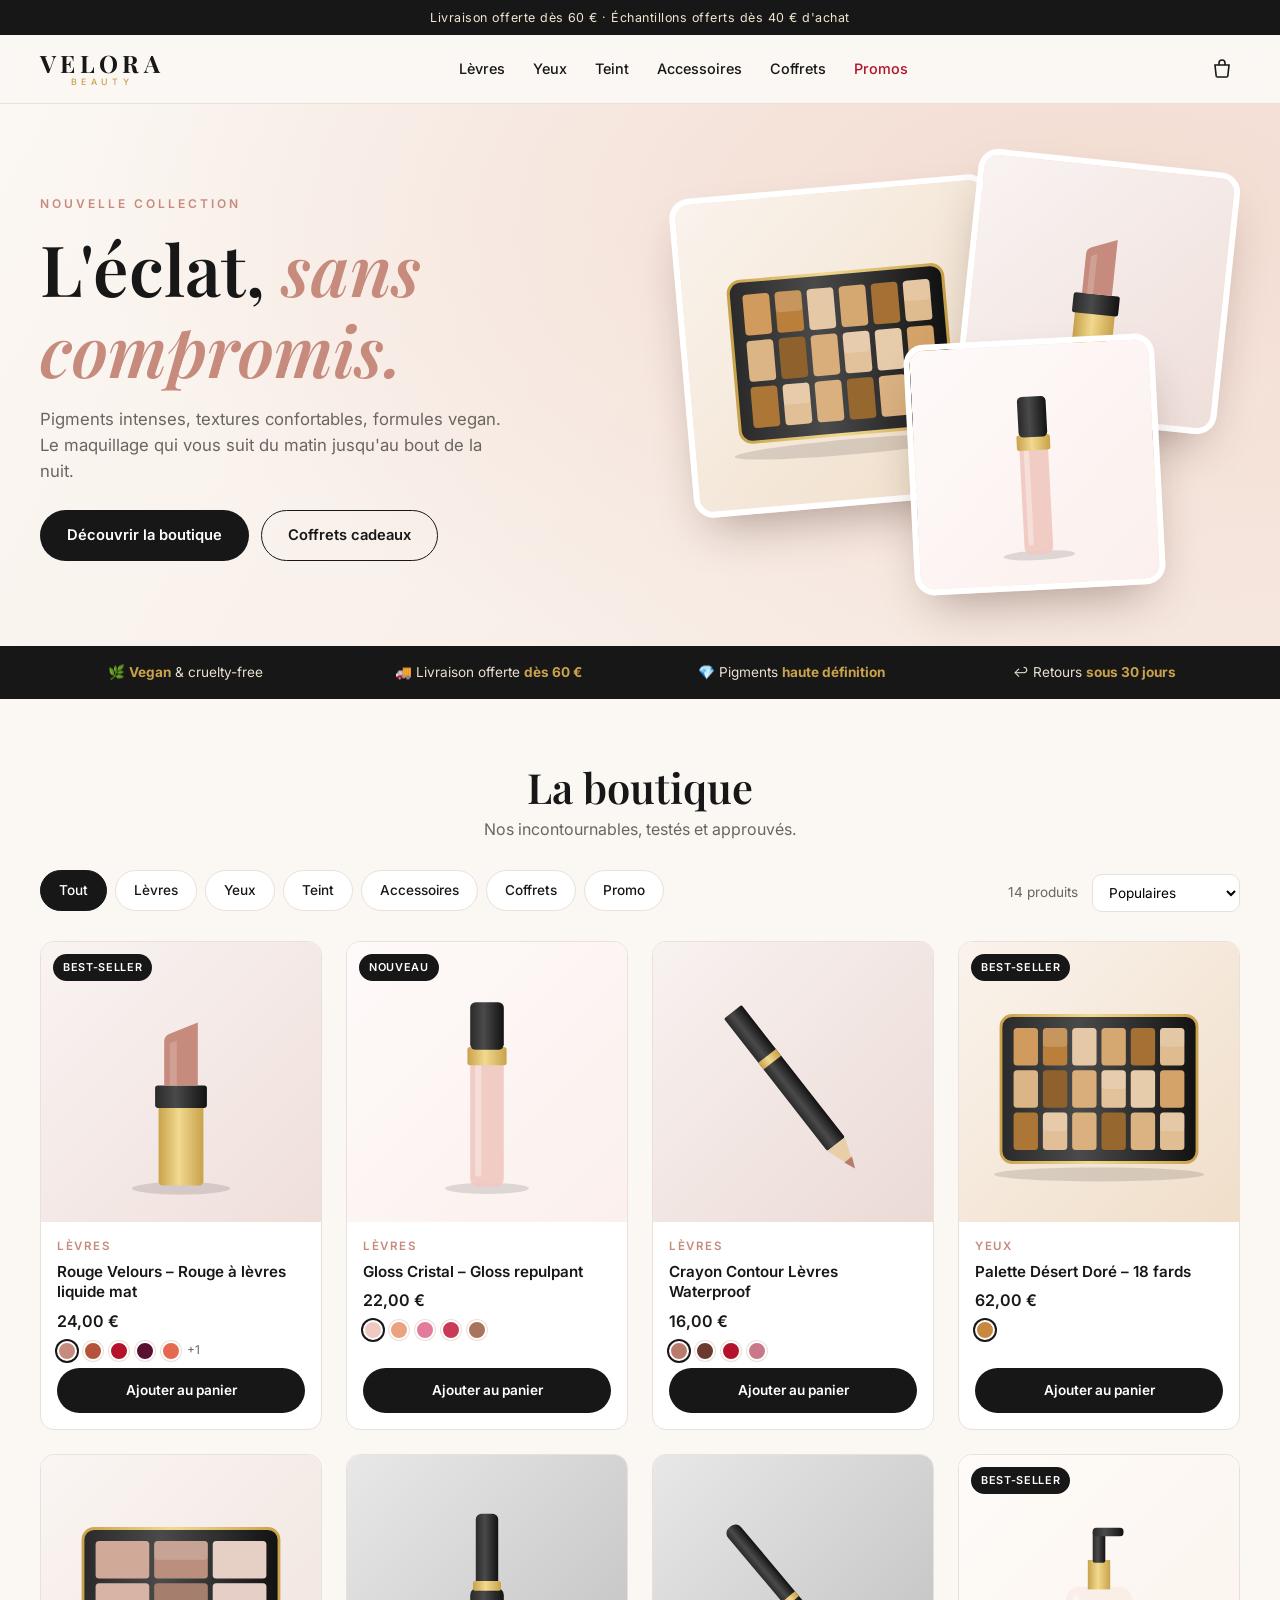
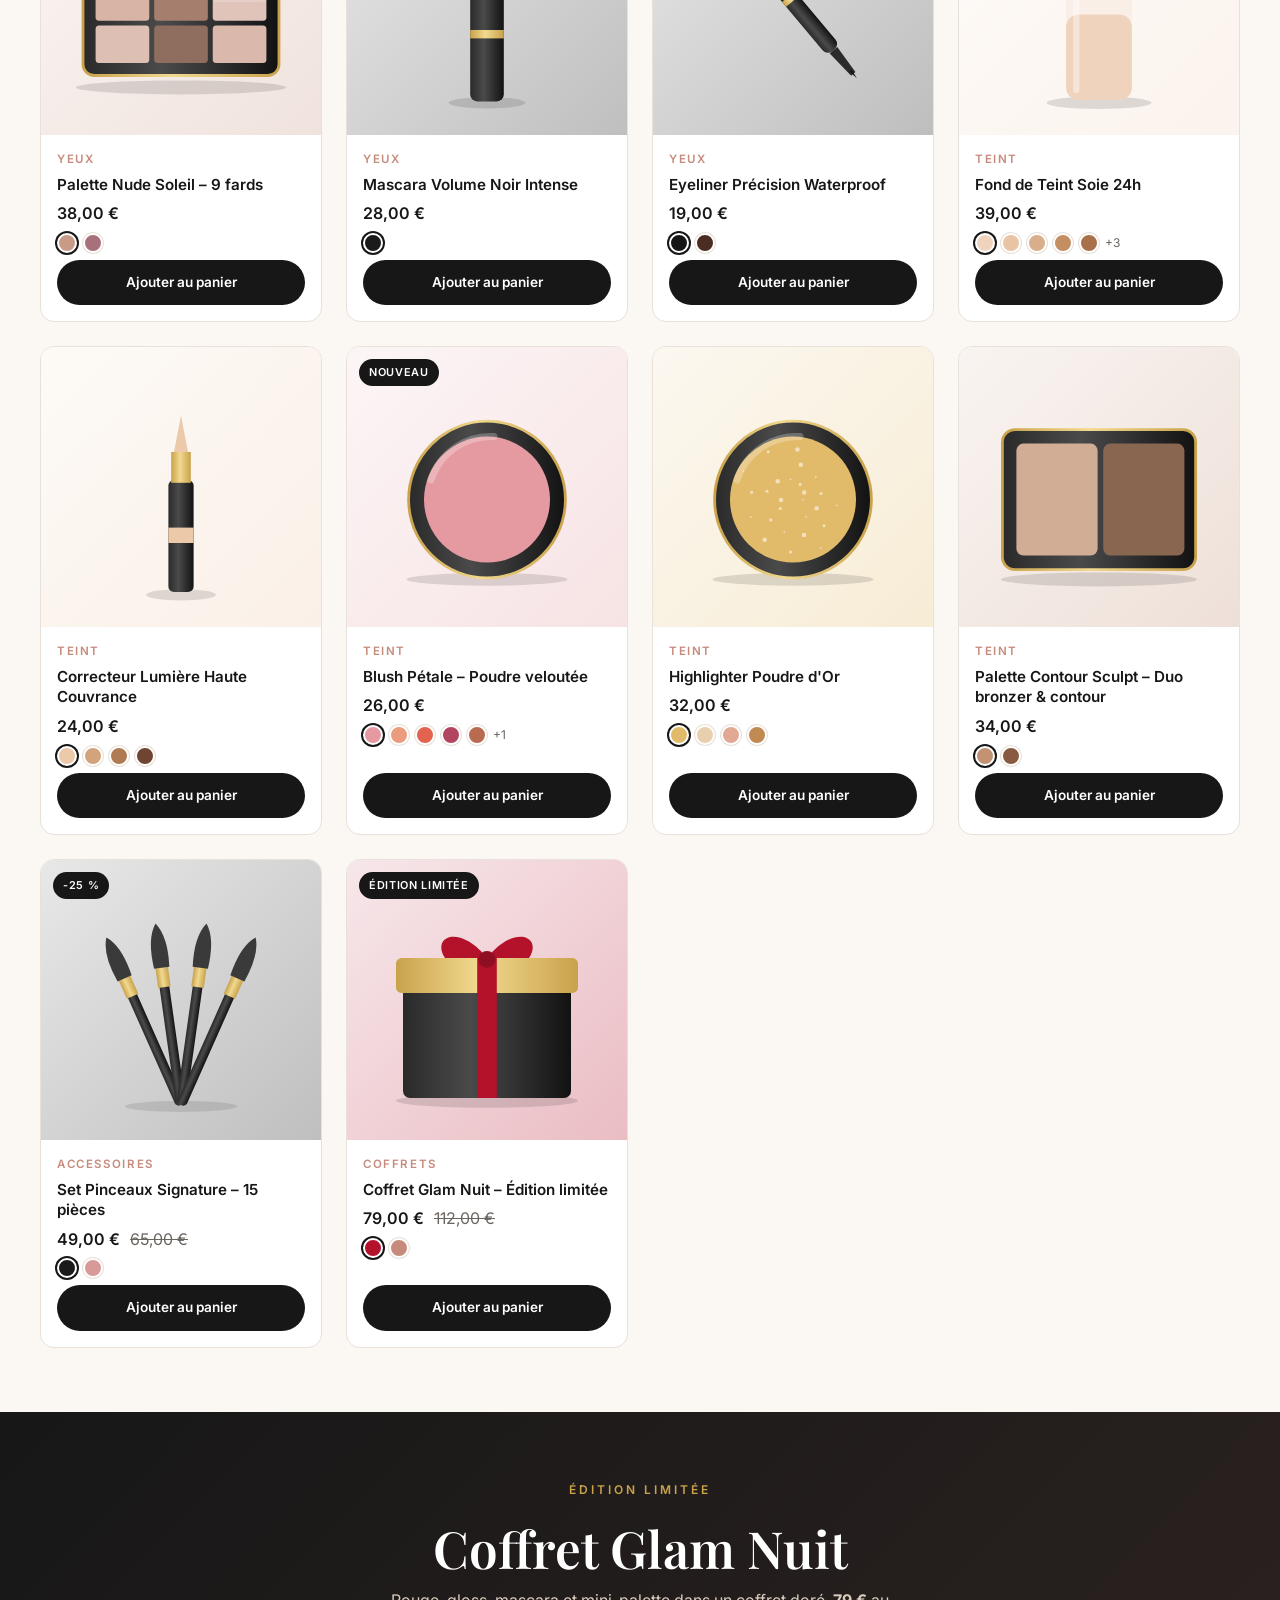
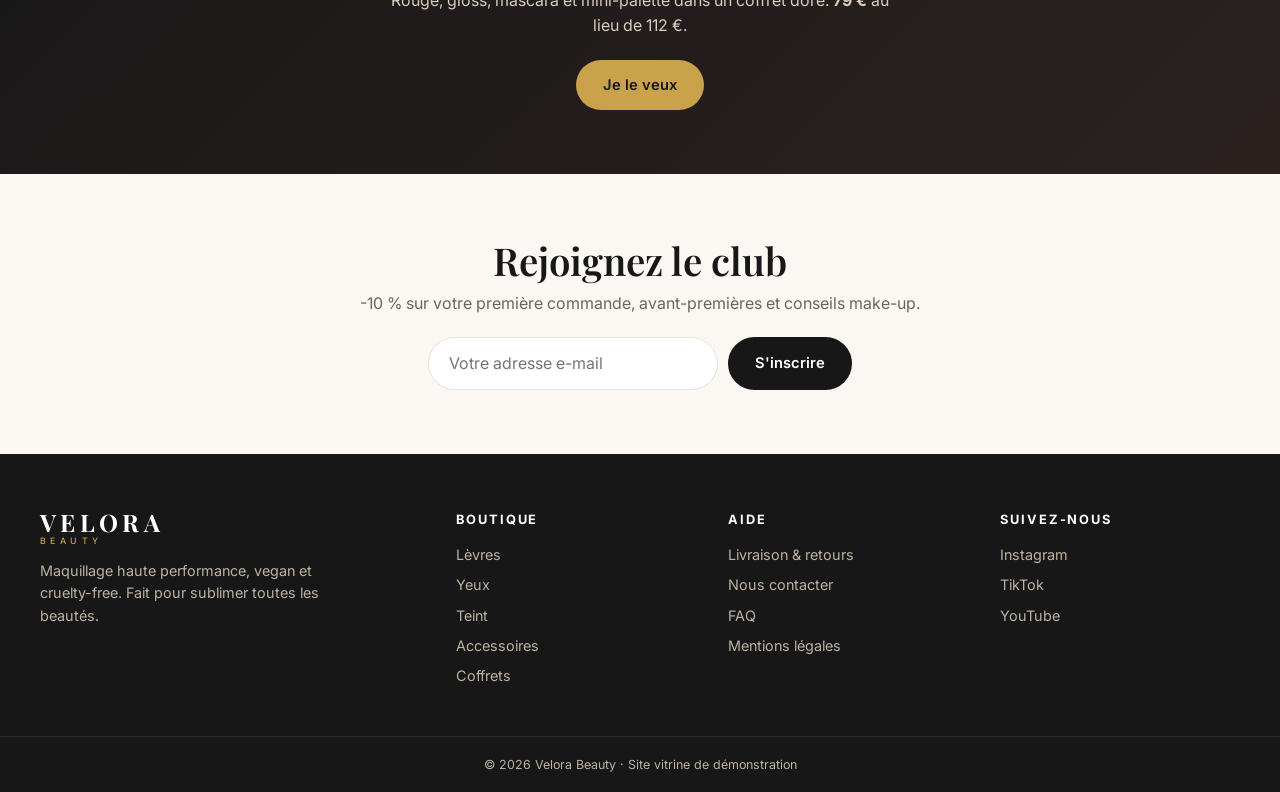
==== index.html @ 344a8718 "Velora Beauty: boutique vitrine cosmétiques, export Shopify Co-Authored-By: Claude Sonnet 5.5 <norep" ====
<!doctype html>
<html lang="fr">
<head>
  <meta charset="utf-8">
  <meta name="viewport" content="width=device-width, initial-scale=1">
  <title>Velora Beauty – Maquillage haute performance</title>
  <meta name="description" content="Velora Beauty : rouges à lèvres, palettes, fonds de teint et accessoires. Maquillage vegan et cruelty-free à l'éclat glamour.">
  <link rel="icon" href="data:image/svg+xml,%3Csvg xmlns='http://www.w3.org/2000/svg' viewBox='0 0 32 32'%3E%3Crect width='32' height='32' rx='7' fill='%23171717'/%3E%3Ctext x='16' y='23' font-size='20' text-anchor='middle' fill='%23c9a24b' font-family='serif'%3EV%3C/text%3E%3C/svg%3E">
  <link rel="preconnect" href="https://fonts.googleapis.com">
  <link rel="preconnect" href="https://fonts.gstatic.com" crossorigin>
  <link href="https://fonts.googleapis.com/css2?family=Inter:wght@400;500;600&family=Playfair+Display:wght@500;600;700&display=swap" rel="stylesheet">
  <link rel="stylesheet" href="css/style.css">
</head>
<body data-page="home">
  <main>
    <section class="hero">
      <div class="wrap hero-in">
        <div class="hero-txt">
          <span class="eyebrow">Nouvelle collection</span>
          <h1>L'éclat, <em>sans compromis.</em></h1>
          <p>Pigments intenses, textures confortables, formules vegan. Le maquillage qui vous suit du matin jusqu'au bout de la nuit.</p>
          <div class="cta"><a href="#boutique" class="btn btn-dark">Découvrir la boutique</a><a href="index.html?cat=Coffrets#boutique" class="btn btn-line">Coffrets cadeaux</a></div>
        </div>
        <div class="hero-art" id="hero-art" aria-hidden="true"></div>
      </div>
    </section>

    <section class="usp"><div class="wrap usp-in">
      <div>🌿 <strong>Vegan</strong> &amp; cruelty-free</div>
      <div>🚚 Livraison offerte <strong>dès 60 €</strong></div>
      <div>💎 Pigments <strong>haute définition</strong></div>
      <div>↩️ Retours <strong>sous 30 jours</strong></div>
    </div></section>

    <section class="section" id="boutique"><div class="wrap">
      <div class="sh"><h2>La boutique</h2><p>Nos incontournables, testés et approuvés.</p></div>
      <div class="bar-tools">
        <div class="chips" id="chips"></div>
        <div class="tools"><span id="count"></span>
          <select id="sort" aria-label="Trier par"><option value="pop">Populaires</option><option value="asc">Prix croissant</option><option value="desc">Prix décroissant</option></select>
        </div>
      </div>
      <div class="grid" id="grid"></div>
    </div></section>

    <section class="promo"><div class="wrap promo-in">
      <div><span class="eyebrow gold">Édition limitée</span><h2>Coffret Glam Nuit</h2><p>Rouge, gloss, mascara et mini-palette dans un coffret doré. <strong>79 €</strong> au lieu de 112 €.</p>
      <a href="product.html?handle=coffret-glam-nuit" class="btn btn-gold">Je le veux</a></div>
    </div></section>

    <section class="section news"><div class="wrap">
      <h2>Rejoignez le club</h2><p>-10 % sur votre première commande, avant-premières et conseils make-up.</p>
      <form id="news"><input type="email" required placeholder="Votre adresse e-mail" aria-label="E-mail"><button class="btn btn-dark">S'inscrire</button></form>
    </div></section>
  </main>
  <script src="js/art.js"></script>
  <script src="js/app.js"></script>
</body>
</html>
---- css/style.css ----
:root{--ink:#171717;--mut:#6b6560;--bg:#fbf7f3;--card:#fff;--line:#e9e1d9;--gold:#c9a24b;--rose:#c68b7d;--r:14px}
*{box-sizing:border-box;margin:0;padding:0}
html{scroll-behavior:smooth;scroll-padding-top:80px}
body{font-family:Inter,system-ui,sans-serif;color:var(--ink);background:var(--bg);line-height:1.55;-webkit-font-smoothing:antialiased}
a{color:inherit;text-decoration:none}
img,svg{display:block;max-width:100%}
button{font:inherit;cursor:pointer;border:0;background:none;color:inherit}
h1,h2,h3{font-family:'Playfair Display',Georgia,serif;font-weight:600;line-height:1.15}
.wrap{max-width:1240px;margin:0 auto;padding:0 20px}
.section{padding:64px 0}.section.alt{background:#f4ece5}
.sh{text-align:center;margin-bottom:28px}.sh h2{font-size:clamp(1.8rem,4vw,2.6rem)}.sh p{color:var(--mut);margin-top:6px}
.empty{text-align:center;color:var(--mut);padding:40px 0;grid-column:1/-1}

/* boutons */
.btn{display:inline-flex;align-items:center;justify-content:center;gap:8px;padding:13px 26px;border-radius:999px;font-weight:600;font-size:.92rem;transition:.2s;border:1.5px solid transparent;text-align:center}
.btn-dark{background:var(--ink);color:#fff}.btn-dark:hover{background:#000;transform:translateY(-1px)}
.btn-dark:disabled{opacity:.4;cursor:not-allowed;transform:none}
.btn-line{border-color:var(--ink)}.btn-line:hover{background:var(--ink);color:#fff}
.btn-gold{background:var(--gold);color:#171717}.btn-gold:hover{filter:brightness(1.08)}
.grow{flex:1}

/* header */
.topbar{background:var(--ink);color:#f1e6cf;text-align:center;font-size:.78rem;padding:8px 12px;letter-spacing:.04em}
.header{position:sticky;top:0;z-index:30;background:rgba(251,247,243,.92);backdrop-filter:blur(10px);border-bottom:1px solid var(--line)}
.hrow{display:flex;align-items:center;justify-content:space-between;height:68px;gap:16px}
.logo{font-family:'Playfair Display',serif;font-weight:700;font-size:1.5rem;letter-spacing:.18em;line-height:1;display:flex;flex-direction:column;align-items:center}
.logo small{font-family:Inter;font-weight:500;font-size:.55rem;letter-spacing:.5em;color:var(--gold);margin-top:3px}
.logo.light{color:#fff;align-items:flex-start}
.nav{display:flex;gap:28px;font-size:.9rem;font-weight:500}
.nav a{position:relative;padding:4px 0}.nav a:after{content:"";position:absolute;left:0;bottom:0;height:2px;width:0;background:var(--gold);transition:.25s}.nav a:hover:after{width:100%}
.nav .hot{color:#b3122a}
.cart-btn{position:relative;padding:6px}
.cart-count{position:absolute;top:-2px;right:-4px;min-width:18px;height:18px;border-radius:9px;background:var(--gold);color:#171717;font-size:.7rem;font-weight:700;display:grid;place-items:center;padding:0 4px}
.cart-count[hidden]{display:none}
.burger{display:none;width:40px;height:40px;position:relative}
.burger span{position:absolute;left:9px;right:9px;height:2px;background:var(--ink);transition:.25s}
.burger span:nth-child(1){top:13px}.burger span:nth-child(2){top:19px}.burger span:nth-child(3){top:25px}
.menu-open .burger span:nth-child(1){top:19px;transform:rotate(45deg)}
.menu-open .burger span:nth-child(2){opacity:0}
.menu-open .burger span:nth-child(3){top:19px;transform:rotate(-45deg)}

/* hero */
.hero{background:radial-gradient(1000px 500px at 85% 20%,#f3dcd2,transparent),linear-gradient(120deg,#fbf7f3,#f6e8df);overflow:hidden}
.hero-in{display:grid;grid-template-columns:1.05fr 1fr;align-items:center;gap:30px;padding-top:56px;padding-bottom:56px}
.eyebrow{display:inline-block;font-size:.75rem;letter-spacing:.25em;text-transform:uppercase;color:var(--rose);font-weight:600;margin-bottom:14px}
.eyebrow.gold{color:var(--gold)}
.hero h1{font-size:clamp(2.4rem,6vw,4.4rem);margin-bottom:16px}
.hero h1 em{font-style:italic;color:var(--rose)}
.hero p{color:var(--mut);max-width:480px;font-size:1.05rem;margin-bottom:26px}
.cta{display:flex;flex-wrap:wrap;gap:12px}
.hero-art{position:relative;height:430px}
.hero-art>div{position:absolute;border-radius:20px;overflow:hidden;box-shadow:0 24px 50px -18px rgba(60,30,20,.4);border:6px solid #fff}
.hero-art .h0{width:56%;aspect-ratio:1;left:2%;top:6%;transform:rotate(-5deg)}
.hero-art .h1{width:46%;aspect-ratio:1;right:2%;top:0;transform:rotate(6deg);z-index:2}
.hero-art .h2{width:44%;aspect-ratio:1;right:14%;bottom:0;transform:rotate(-3deg);z-index:3}
.usp{background:var(--ink);color:#e9dfcf;font-size:.85rem}
.usp-in{display:grid;grid-template-columns:repeat(4,1fr);gap:12px;padding-top:16px;padding-bottom:16px;text-align:center}
.usp strong{color:var(--gold)}

/* boutique */
.bar-tools{display:flex;justify-content:space-between;align-items:center;gap:14px;flex-wrap:wrap;margin-bottom:26px}
.chips{display:flex;gap:8px;overflow-x:auto;padding-bottom:4px;scrollbar-width:none;max-width:100%}.chips::-webkit-scrollbar{display:none}
.chip{padding:9px 18px;border-radius:999px;border:1.5px solid var(--line);background:#fff;font-size:.85rem;font-weight:500;white-space:nowrap;transition:.2s}
.chip:hover{border-color:var(--ink)}.chip.on{background:var(--ink);color:#fff;border-color:var(--ink)}
.tools{display:flex;align-items:center;gap:14px;color:var(--mut);font-size:.85rem}
select{font:inherit;padding:9px 12px;border-radius:10px;border:1.5px solid var(--line);background:#fff}
.grid{display:grid;grid-template-columns:repeat(4,1fr);gap:24px}
.card{background:var(--card);border-radius:var(--r);overflow:hidden;border:1px solid var(--line);display:flex;flex-direction:column;transition:.25s}
.card:hover{transform:translateY(-4px);box-shadow:0 18px 36px -18px rgba(60,30,20,.3)}
.cimg{position:relative;aspect-ratio:1;display:block;overflow:hidden}
.cimg svg{width:100%;height:100%;transition:transform .5s}.card:hover .cimg svg{transform:scale(1.05)}
.badge{position:absolute;top:12px;left:12px;z-index:2;background:var(--ink);color:#fff;font-size:.68rem;font-weight:600;letter-spacing:.06em;text-transform:uppercase;padding:5px 10px;border-radius:999px}
.cbody{padding:16px;display:flex;flex-direction:column;gap:6px;flex:1}
.ctype{color:var(--rose);font-size:.72rem;letter-spacing:.14em;text-transform:uppercase;font-weight:600}
.cbody h3{font-family:Inter;font-size:.95rem;font-weight:600;line-height:1.35}
.cprice{font-weight:600}.cprice s,.pprice s{color:var(--mut);font-weight:400;margin-left:6px}
.sws{display:flex;align-items:center;gap:6px;min-height:22px}
.sw{width:20px;height:20px;border-radius:50%;border:2px solid #fff;box-shadow:0 0 0 1px var(--line);transition:.15s;padding:0}
.sw:hover{transform:scale(1.15)}.sw.on{box-shadow:0 0 0 2px var(--ink)}
.sw.lg{width:34px;height:34px}
.more{font-size:.75rem;color:var(--mut)}
.card .add{margin-top:auto;padding:11px;font-size:.85rem}

/* promo + newsletter */
.promo{background:linear-gradient(135deg,#171717,#2b2220);color:#fff;text-align:center}
.promo-in{padding-top:64px;padding-bottom:64px}
.promo h2{font-size:clamp(2rem,5vw,3.2rem);margin:6px 0 10px}
.promo p{color:#d8ccbd;max-width:520px;margin:0 auto 22px}
.news{text-align:center}.news h2{font-size:clamp(1.8rem,4vw,2.4rem);margin-bottom:8px}.news p{color:var(--mut)}
.news form{display:flex;gap:10px;justify-content:center;margin-top:22px;flex-wrap:wrap}
.news input{padding:13px 20px;border-radius:999px;border:1.5px solid var(--line);min-width:280px;font:inherit;background:#fff}
.ok{color:#2f7a4a;font-weight:600;margin-top:10px}

/* produit */
.pgrid{display:grid;grid-template-columns:1fr 1fr;gap:48px;align-items:start}
.pimg{position:relative;border-radius:var(--r);overflow:hidden;aspect-ratio:1;border:1px solid var(--line);position:sticky;top:96px}
.pimg svg{width:100%;height:100%}
.crumb{font-size:.8rem;color:var(--mut);margin-bottom:12px}.crumb a:hover{color:var(--ink)}
.pinfo h1{font-size:clamp(1.7rem,3.5vw,2.4rem);margin-bottom:10px}
.pprice{font-size:1.4rem;font-weight:600;margin-bottom:12px}
.lead{color:var(--mut);margin-bottom:20px}
.opt{margin-bottom:20px}.opt span{font-size:.9rem}.pws{display:flex;flex-wrap:wrap;gap:10px;margin-top:10px}
.buy{display:flex;gap:12px;margin-bottom:18px}
.qty{display:inline-flex;align-items:center;border:1.5px solid var(--line);border-radius:999px;background:#fff}
.qty button{width:42px;height:46px;font-size:1.2rem}.qty span{min-width:28px;text-align:center;font-weight:600}
.qty.sm button{width:28px;height:28px;font-size:1rem}.qty.sm{margin-top:6px}
.perks{list-style:none;display:grid;gap:6px;font-size:.88rem;color:var(--mut);margin-bottom:22px}
details{border-top:1px solid var(--line);padding:14px 0}details:last-of-type{border-bottom:1px solid var(--line)}
summary{font-weight:600;cursor:pointer;list-style:none;display:flex;justify-content:space-between}
summary::after{content:"+";font-size:1.2rem}details[open] summary::after{content:"−"}
details p,.dl{margin-top:10px;color:var(--mut);font-size:.93rem}.dl{padding-left:18px}
.sku{margin-top:16px;font-size:.78rem;color:var(--mut)}

/* footer */
.footer{background:var(--ink);color:#bdb2a3;padding-top:56px}
.fgrid{display:grid;grid-template-columns:1.6fr 1fr 1fr 1fr;gap:32px;padding-bottom:40px}
.footer h4{color:#fff;font-size:.8rem;letter-spacing:.15em;text-transform:uppercase;margin-bottom:14px}
.footer a:not(.logo){display:block;font-size:.9rem;margin-bottom:8px}.footer a:hover{color:var(--gold)}
.footer p{font-size:.9rem;margin-top:14px;max-width:300px}
.copy{border-top:1px solid #2c2c2c;text-align:center;padding:18px;font-size:.78rem}

/* panier */
.overlay{position:fixed;inset:0;background:rgba(0,0,0,.45);opacity:0;pointer-events:none;transition:.3s;z-index:50}
.drawer{position:fixed;top:0;right:0;height:100%;width:min(420px,100%);background:#fff;z-index:60;display:flex;flex-direction:column;transform:translateX(100%);transition:.35s cubic-bezier(.2,.8,.2,1)}
.cart-open .overlay{opacity:1;pointer-events:auto}.cart-open .drawer{transform:none}.cart-open{overflow:hidden}
.dh{display:flex;justify-content:space-between;align-items:center;padding:18px 20px;border-bottom:1px solid var(--line)}
.dh h3{font-size:1.3rem}.x{font-size:2rem;line-height:1;width:36px;height:36px}
.ship{padding:14px 20px;font-size:.85rem;border-bottom:1px solid var(--line)}
.bar{height:6px;background:var(--line);border-radius:3px;margin-top:8px;overflow:hidden}.bar i{display:block;height:100%;background:var(--gold);transition:width .4s}
#cart-items{list-style:none;flex:1;overflow:auto;padding:0 20px}
.ci{display:grid;grid-template-columns:72px 1fr auto;gap:14px;padding:16px 0;border-bottom:1px solid var(--line);align-items:start}
.ci-img{border-radius:10px;overflow:hidden;aspect-ratio:1}.ci-info a{font-weight:600;font-size:.88rem;line-height:1.3;display:block}.ci-info small{color:var(--mut);display:block}
.ci strong{font-size:.9rem}
.df{padding:18px 20px;border-top:1px solid var(--line);display:grid;gap:12px}
.tot{display:flex;justify-content:space-between;font-size:1.05rem}.df small{color:var(--mut);text-align:center;font-size:.75rem}
#cart-items .empty .btn{margin-top:16px}

/* responsive */
@media(max-width:1000px){.grid{grid-template-columns:repeat(3,1fr)}.hero-in{grid-template-columns:1fr}.hero-art{height:380px;max-width:520px;margin:0 auto;width:100%}.pgrid{gap:28px}}
@media(max-width:820px){
  .burger{display:block}
  .nav{position:absolute;top:100%;left:0;right:0;background:var(--bg);flex-direction:column;gap:0;border-bottom:1px solid var(--line);max-height:0;overflow:hidden;transition:max-height .3s}
  .nav a{padding:15px 20px;border-top:1px solid var(--line)}.nav a:after{display:none}
  .menu-open .nav{max-height:420px}
  .hrow{position:relative}
  .logo{position:absolute;left:50%;transform:translateX(-50%)}
  .pgrid{grid-template-columns:1fr}.pimg{position:relative;top:0}
  .usp-in{grid-template-columns:1fr 1fr}
  .fgrid{grid-template-columns:1fr 1fr}
  .grid{gap:14px}
}
@media(max-width:600px){
  .section{padding:44px 0}
  .grid{grid-template-columns:repeat(2,1fr)}
  .cbody{padding:12px}.cbody h3{font-size:.85rem}
  .hero-in{padding-top:36px;padding-bottom:36px}.hero-art{height:300px}
  .tools{width:100%;justify-content:space-between}
  .news input{min-width:0;width:100%}
  .buy{flex-wrap:wrap}.buy .grow{flex:1 1 100%;order:2}
  .card .add{font-size:.78rem;padding:10px 6px}
}
@media(max-width:380px){.grid{grid-template-columns:1fr}}
@media(prefers-reduced-motion:reduce){*{transition:none!important;scroll-behavior:auto!important}}
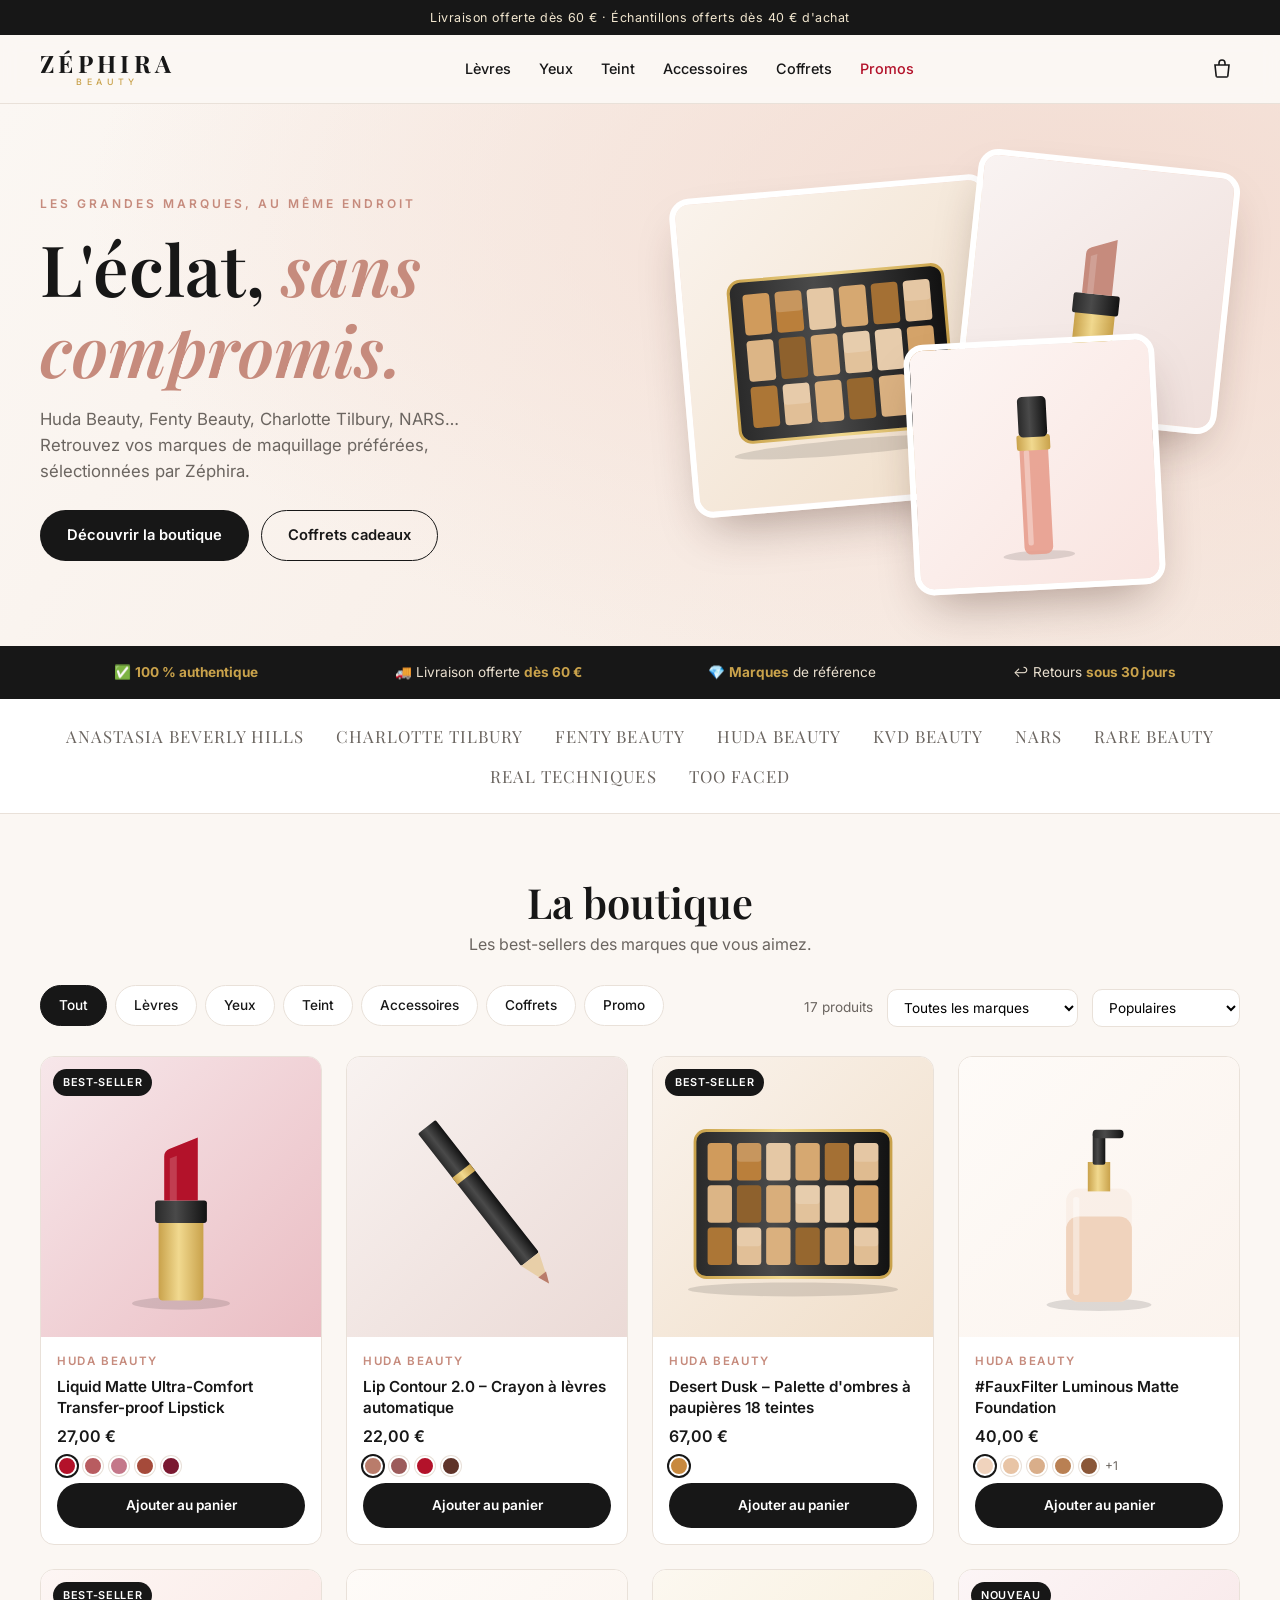
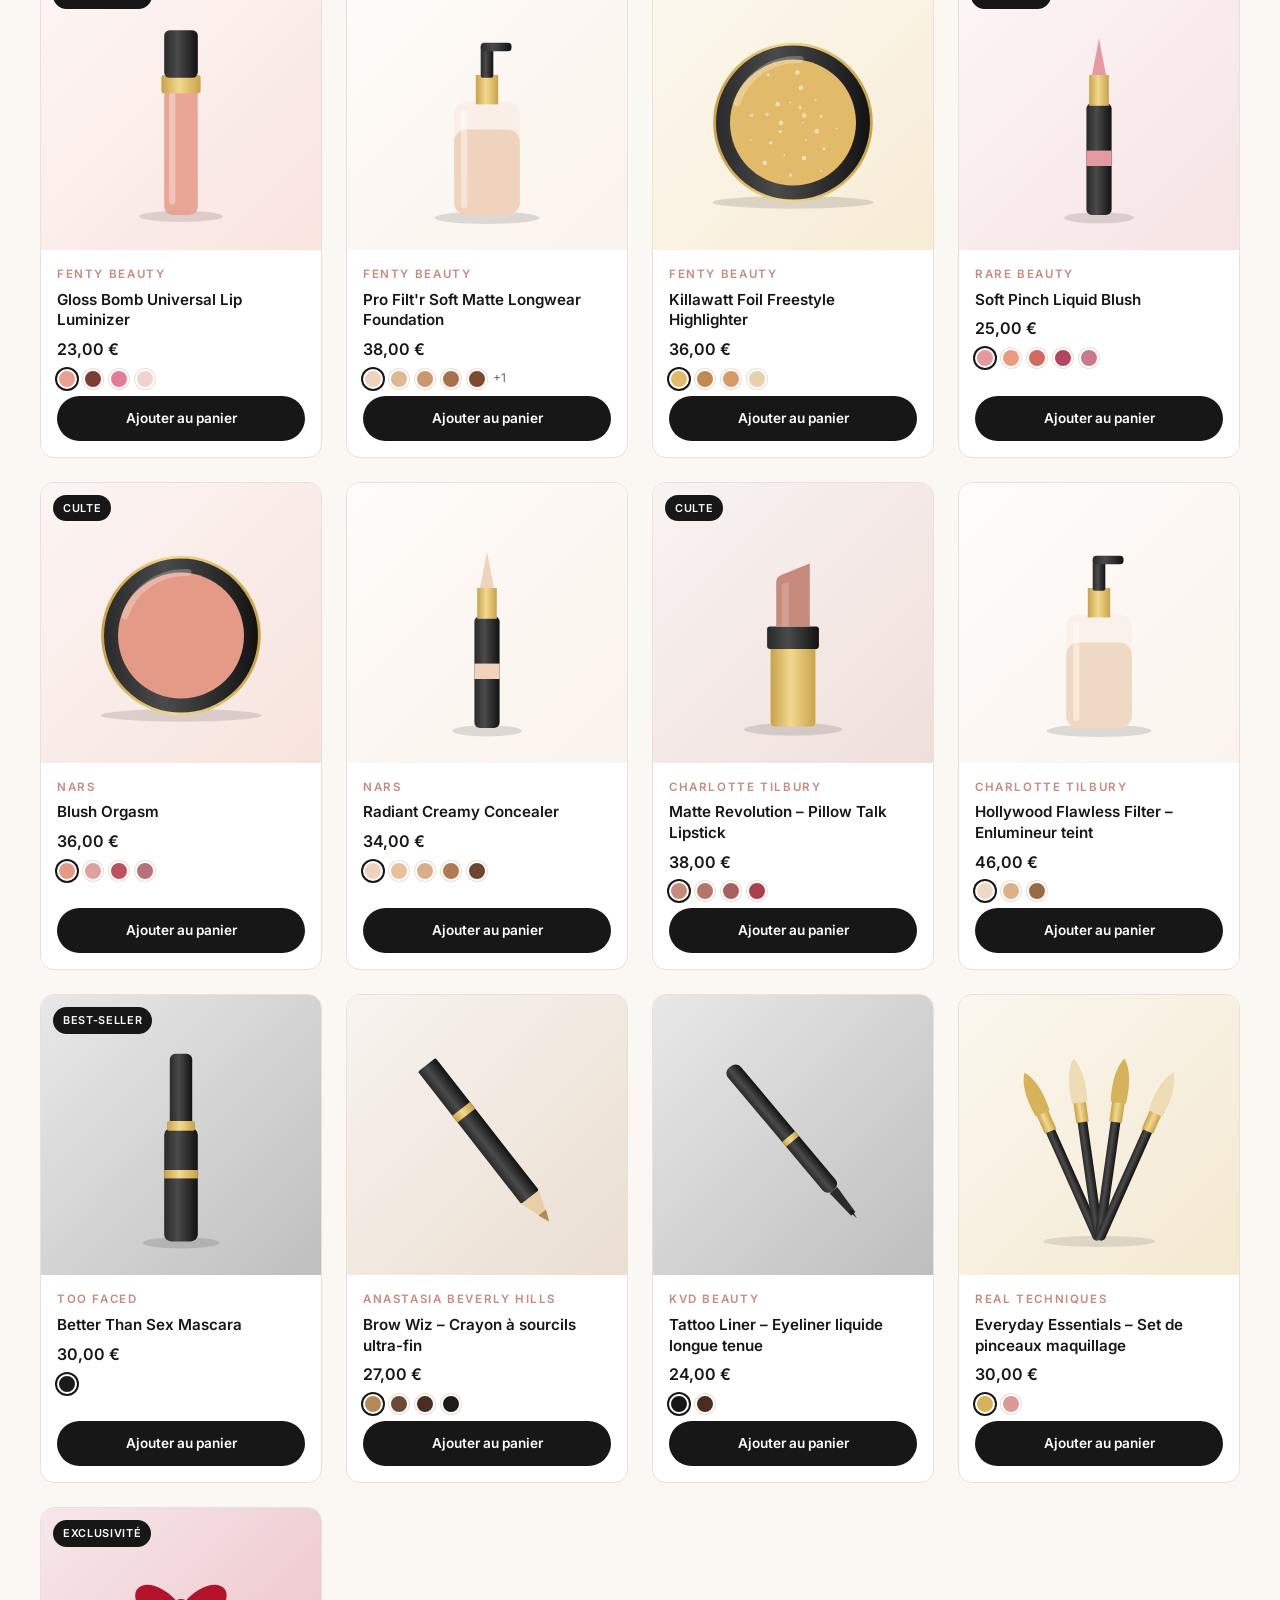
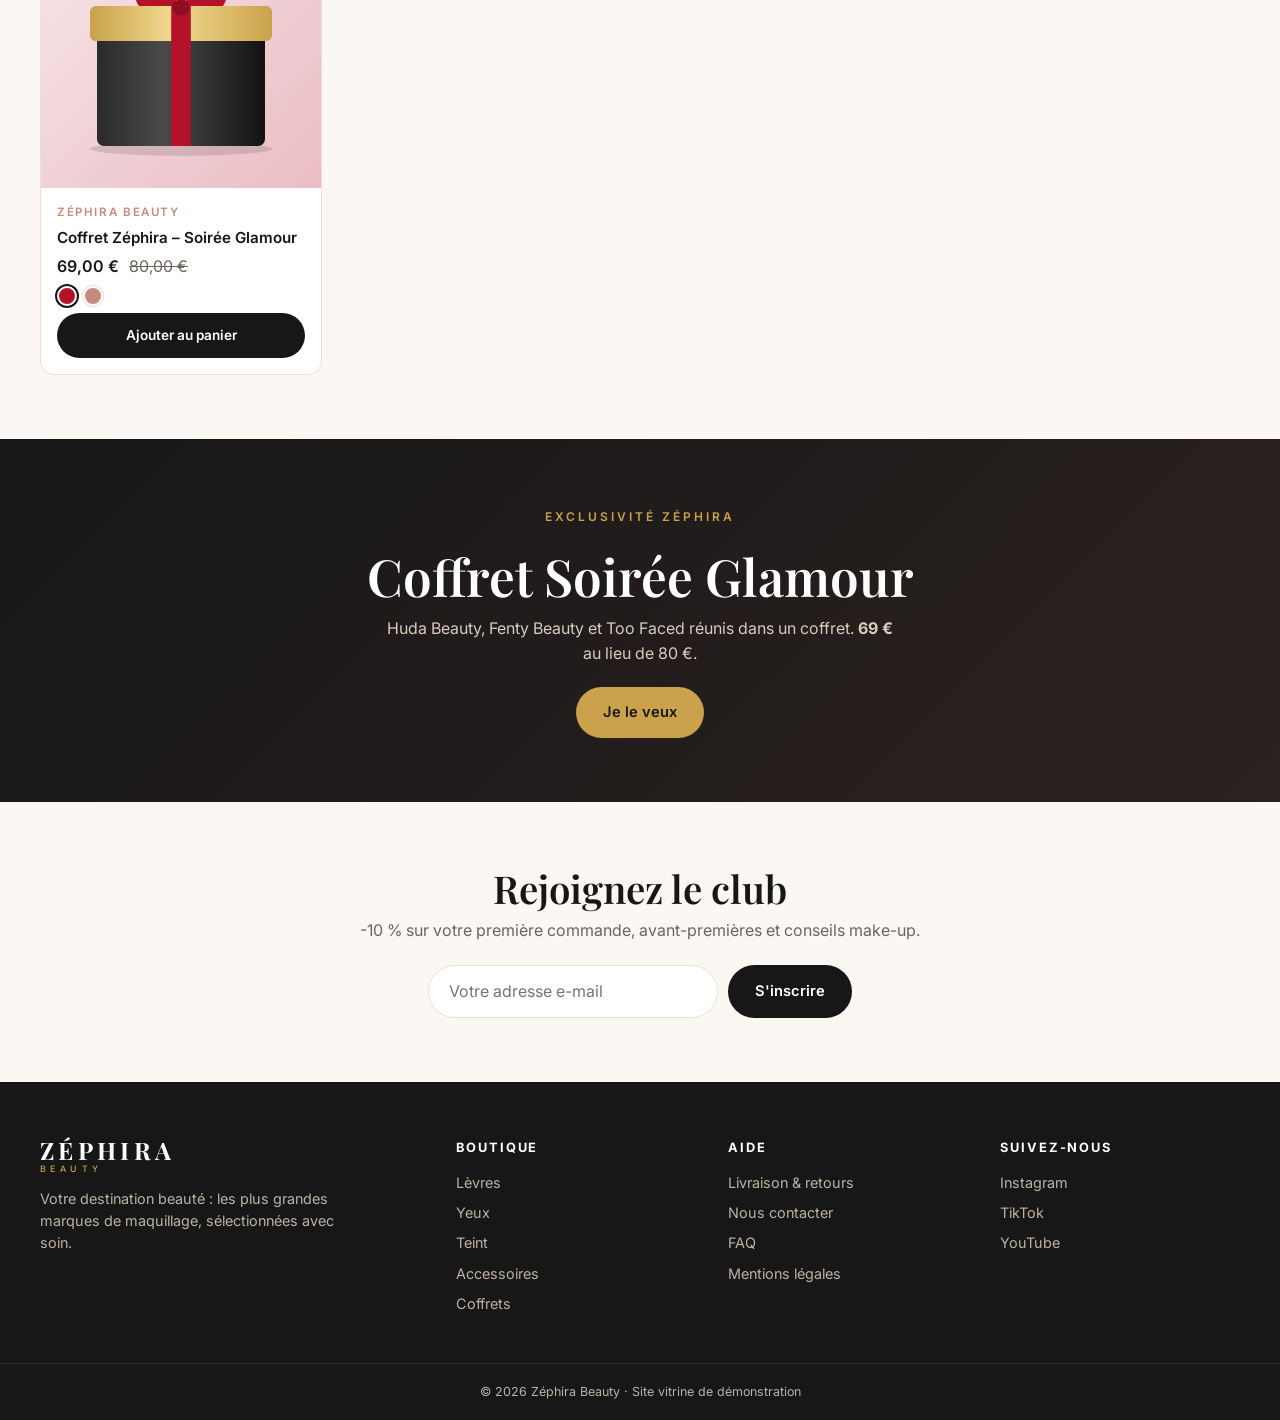
==== commit 9fe1859f: "Zéphira Beauty: revendeur multimarques, vraies marques, filtre par marque Co-Authored-By: Claude Son" ====
--- a/index.html
+++ b/index.html
@@ -3,9 +3,9 @@
 <head>
   <meta charset="utf-8">
   <meta name="viewport" content="width=device-width, initial-scale=1">
-  <title>Velora Beauty – Maquillage haute performance</title>
-  <meta name="description" content="Velora Beauty : rouges à lèvres, palettes, fonds de teint et accessoires. Maquillage vegan et cruelty-free à l'éclat glamour.">
-  <link rel="icon" href="data:image/svg+xml,%3Csvg xmlns='http://www.w3.org/2000/svg' viewBox='0 0 32 32'%3E%3Crect width='32' height='32' rx='7' fill='%23171717'/%3E%3Ctext x='16' y='23' font-size='20' text-anchor='middle' fill='%23c9a24b' font-family='serif'%3EV%3C/text%3E%3C/svg%3E">
+  <title>Zéphira Beauty – Parfumerie & maquillage des grandes marques</title>
+  <meta name="description" content="Zéphira Beauty : Huda Beauty, Fenty Beauty, Charlotte Tilbury, NARS, Rare Beauty et plus. Le maquillage des grandes marques, livré chez vous.">
+  <link rel="icon" href="data:image/svg+xml,%3Csvg xmlns='http://www.w3.org/2000/svg' viewBox='0 0 32 32'%3E%3Crect width='32' height='32' rx='7' fill='%23171717'/%3E%3Ctext x='16' y='23' font-size='20' text-anchor='middle' fill='%23c9a24b' font-family='serif'%3EZ%3C/text%3E%3C/svg%3E">
   <link rel="preconnect" href="https://fonts.googleapis.com">
   <link rel="preconnect" href="https://fonts.gstatic.com" crossorigin>
   <link href="https://fonts.googleapis.com/css2?family=Inter:wght@400;500;600&family=Playfair+Display:wght@500;600;700&display=swap" rel="stylesheet">
@@ -16,9 +16,9 @@
     <section class="hero">
       <div class="wrap hero-in">
         <div class="hero-txt">
-          <span class="eyebrow">Nouvelle collection</span>
+          <span class="eyebrow">Les grandes marques, au même endroit</span>
           <h1>L'éclat, <em>sans compromis.</em></h1>
-          <p>Pigments intenses, textures confortables, formules vegan. Le maquillage qui vous suit du matin jusqu'au bout de la nuit.</p>
+          <p>Huda Beauty, Fenty Beauty, Charlotte Tilbury, NARS… Retrouvez vos marques de maquillage préférées, sélectionnées par Zéphira.</p>
           <div class="cta"><a href="#boutique" class="btn btn-dark">Découvrir la boutique</a><a href="index.html?cat=Coffrets#boutique" class="btn btn-line">Coffrets cadeaux</a></div>
         </div>
         <div class="hero-art" id="hero-art" aria-hidden="true"></div>
@@ -26,17 +26,20 @@
     </section>
 
     <section class="usp"><div class="wrap usp-in">
-      <div>🌿 <strong>Vegan</strong> &amp; cruelty-free</div>
+      <div>✅ <strong>100 % authentique</strong></div>
       <div>🚚 Livraison offerte <strong>dès 60 €</strong></div>
-      <div>💎 Pigments <strong>haute définition</strong></div>
+      <div>💎 <strong>Marques</strong> de référence</div>
       <div>↩️ Retours <strong>sous 30 jours</strong></div>
     </div></section>
 
+    <section class="brands"><div class="wrap brands-in" id="brands" aria-label="Nos marques"></div></section>
+
     <section class="section" id="boutique"><div class="wrap">
-      <div class="sh"><h2>La boutique</h2><p>Nos incontournables, testés et approuvés.</p></div>
+      <div class="sh"><h2>La boutique</h2><p>Les best-sellers des marques que vous aimez.</p></div>
       <div class="bar-tools">
         <div class="chips" id="chips"></div>
         <div class="tools"><span id="count"></span>
+          <select id="brand" aria-label="Marque"></select>
           <select id="sort" aria-label="Trier par"><option value="pop">Populaires</option><option value="asc">Prix croissant</option><option value="desc">Prix décroissant</option></select>
         </div>
       </div>
@@ -44,8 +47,8 @@
     </div></section>
 
     <section class="promo"><div class="wrap promo-in">
-      <div><span class="eyebrow gold">Édition limitée</span><h2>Coffret Glam Nuit</h2><p>Rouge, gloss, mascara et mini-palette dans un coffret doré. <strong>79 €</strong> au lieu de 112 €.</p>
-      <a href="product.html?handle=coffret-glam-nuit" class="btn btn-gold">Je le veux</a></div>
+      <div><span class="eyebrow gold">Exclusivité Zéphira</span><h2>Coffret Soirée Glamour</h2><p>Huda Beauty, Fenty Beauty et Too Faced réunis dans un coffret. <strong>69 €</strong> au lieu de 80 €.</p>
+      <a href="product.html?handle=coffret-zephira-soiree-glamour" class="btn btn-gold">Je le veux</a></div>
     </div></section>
 
     <section class="section news"><div class="wrap">
--- a/css/style.css
+++ b/css/style.css
@@ -91,6 +91,12 @@
 .news input{padding:13px 20px;border-radius:999px;border:1.5px solid var(--line);min-width:280px;font:inherit;background:#fff}
 .ok{color:#2f7a4a;font-weight:600;margin-top:10px}
 
+.brands{background:#fff;border-bottom:1px solid var(--line)}
+.brands-in{display:flex;gap:6px 28px;justify-content:center;flex-wrap:wrap;padding-top:20px;padding-bottom:20px}
+.brands-in button{font-family:'Playfair Display',serif;font-size:1.05rem;letter-spacing:.06em;text-transform:uppercase;color:var(--mut);padding:4px 2px;transition:.2s}
+.brands-in button:hover{color:var(--ink)}
+.pbrand{display:inline-block;color:var(--rose);font-size:.78rem;letter-spacing:.16em;text-transform:uppercase;font-weight:600;margin-bottom:6px}
+.tools{flex-wrap:wrap}
 /* produit */
 .pgrid{display:grid;grid-template-columns:1fr 1fr;gap:48px;align-items:start}
 .pimg{position:relative;border-radius:var(--r);overflow:hidden;aspect-ratio:1;border:1px solid var(--line);position:sticky;top:96px}
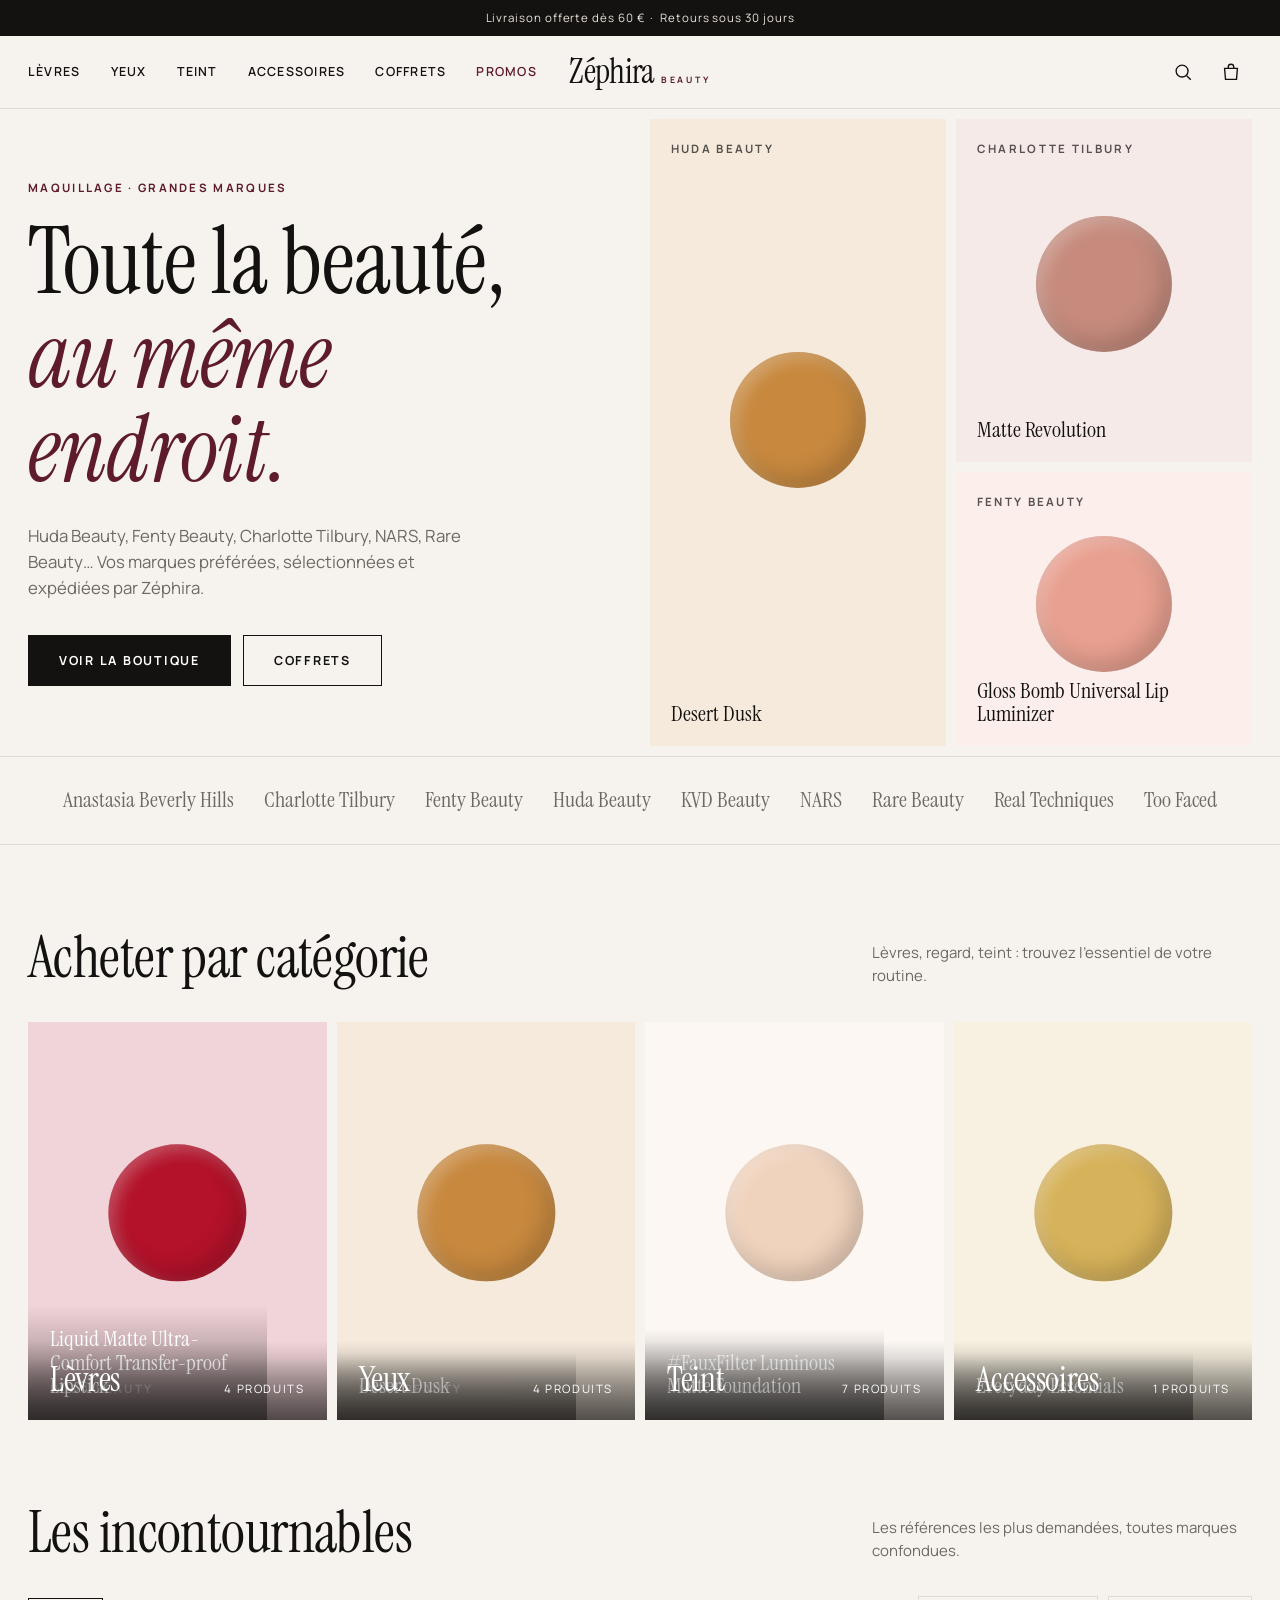
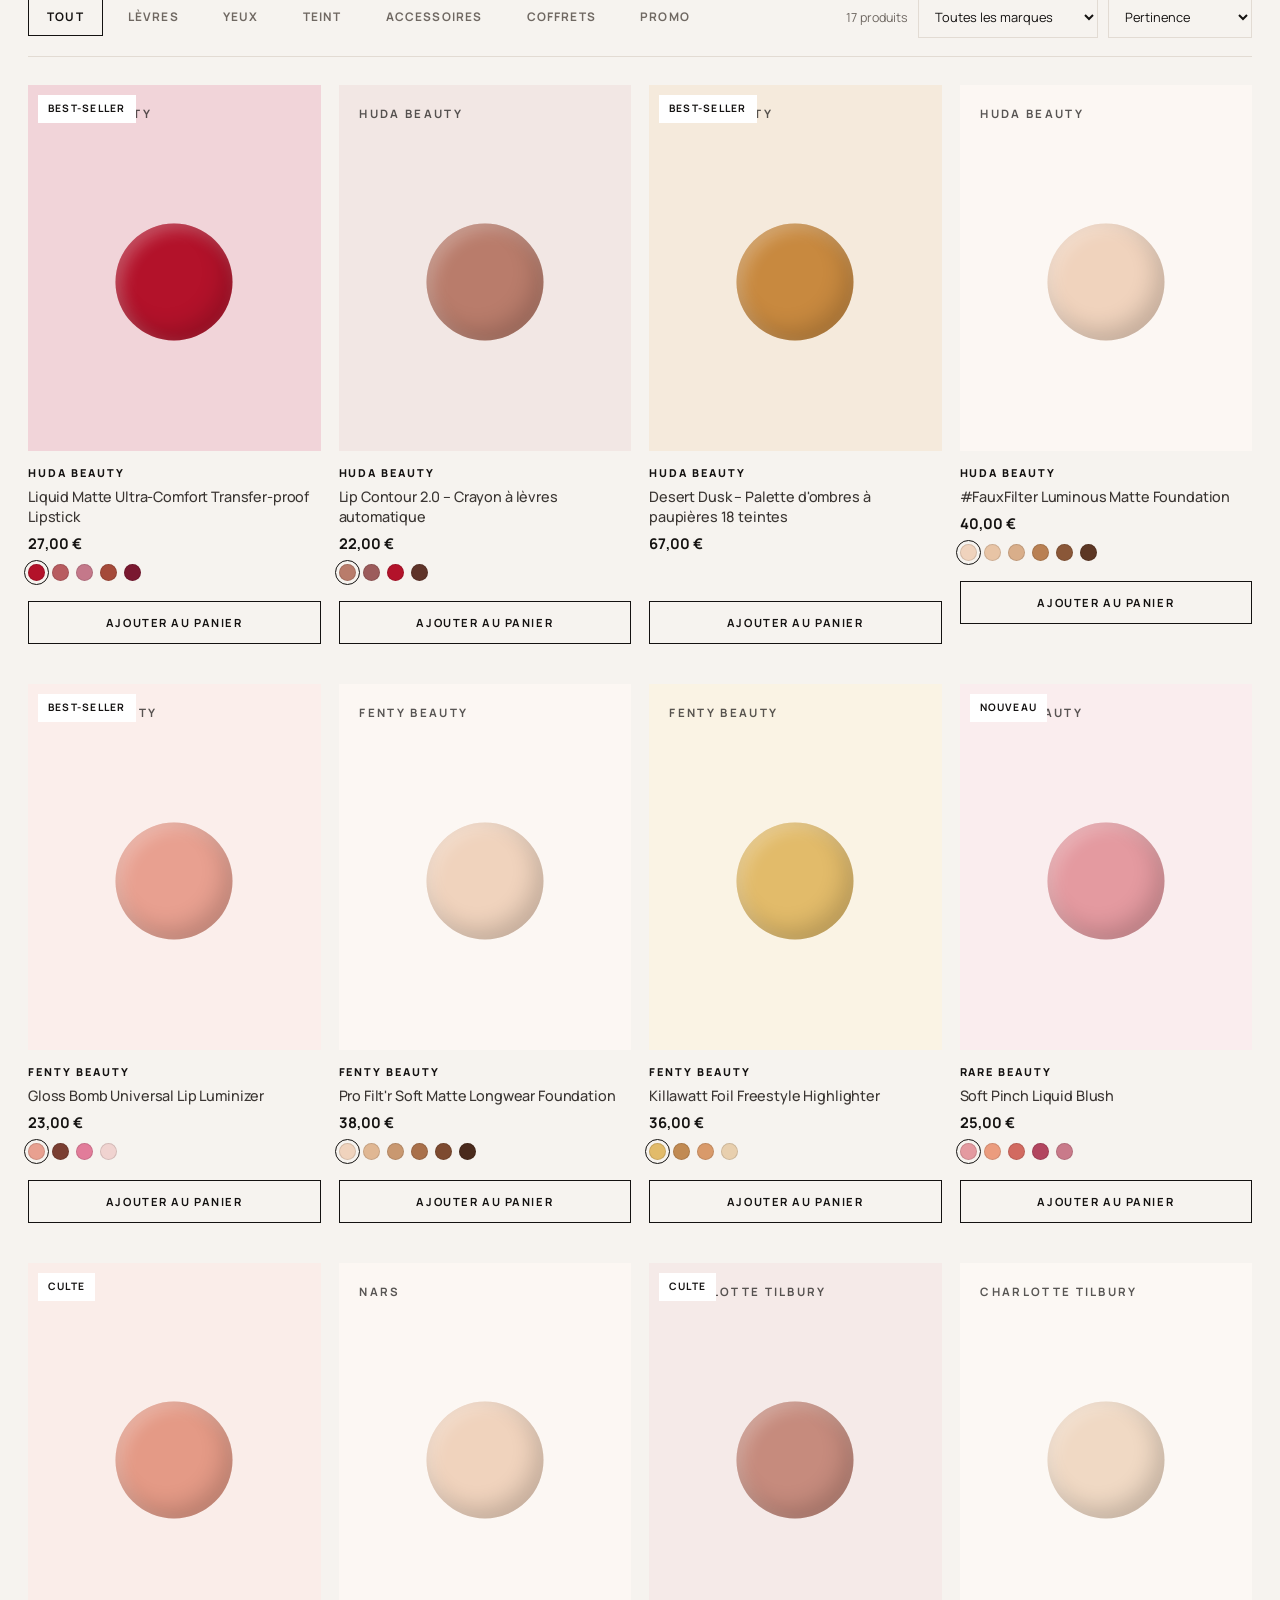
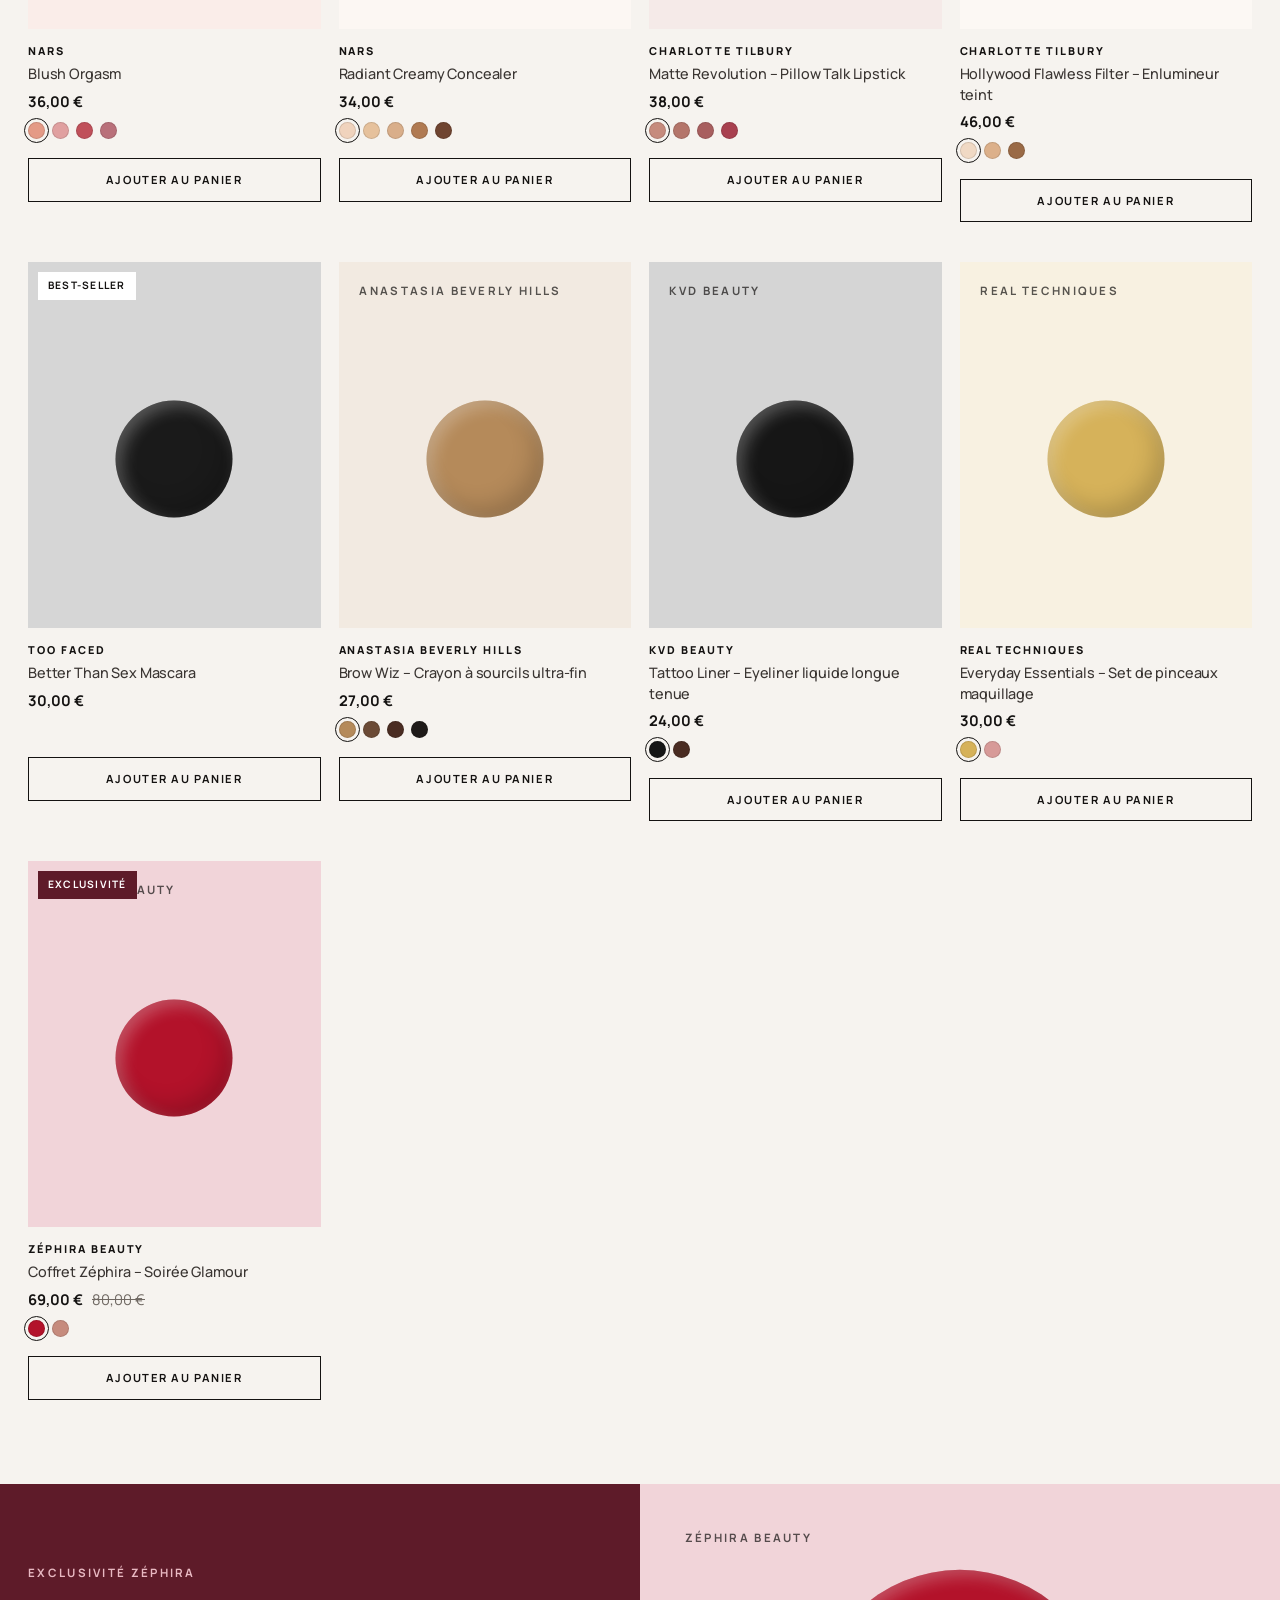
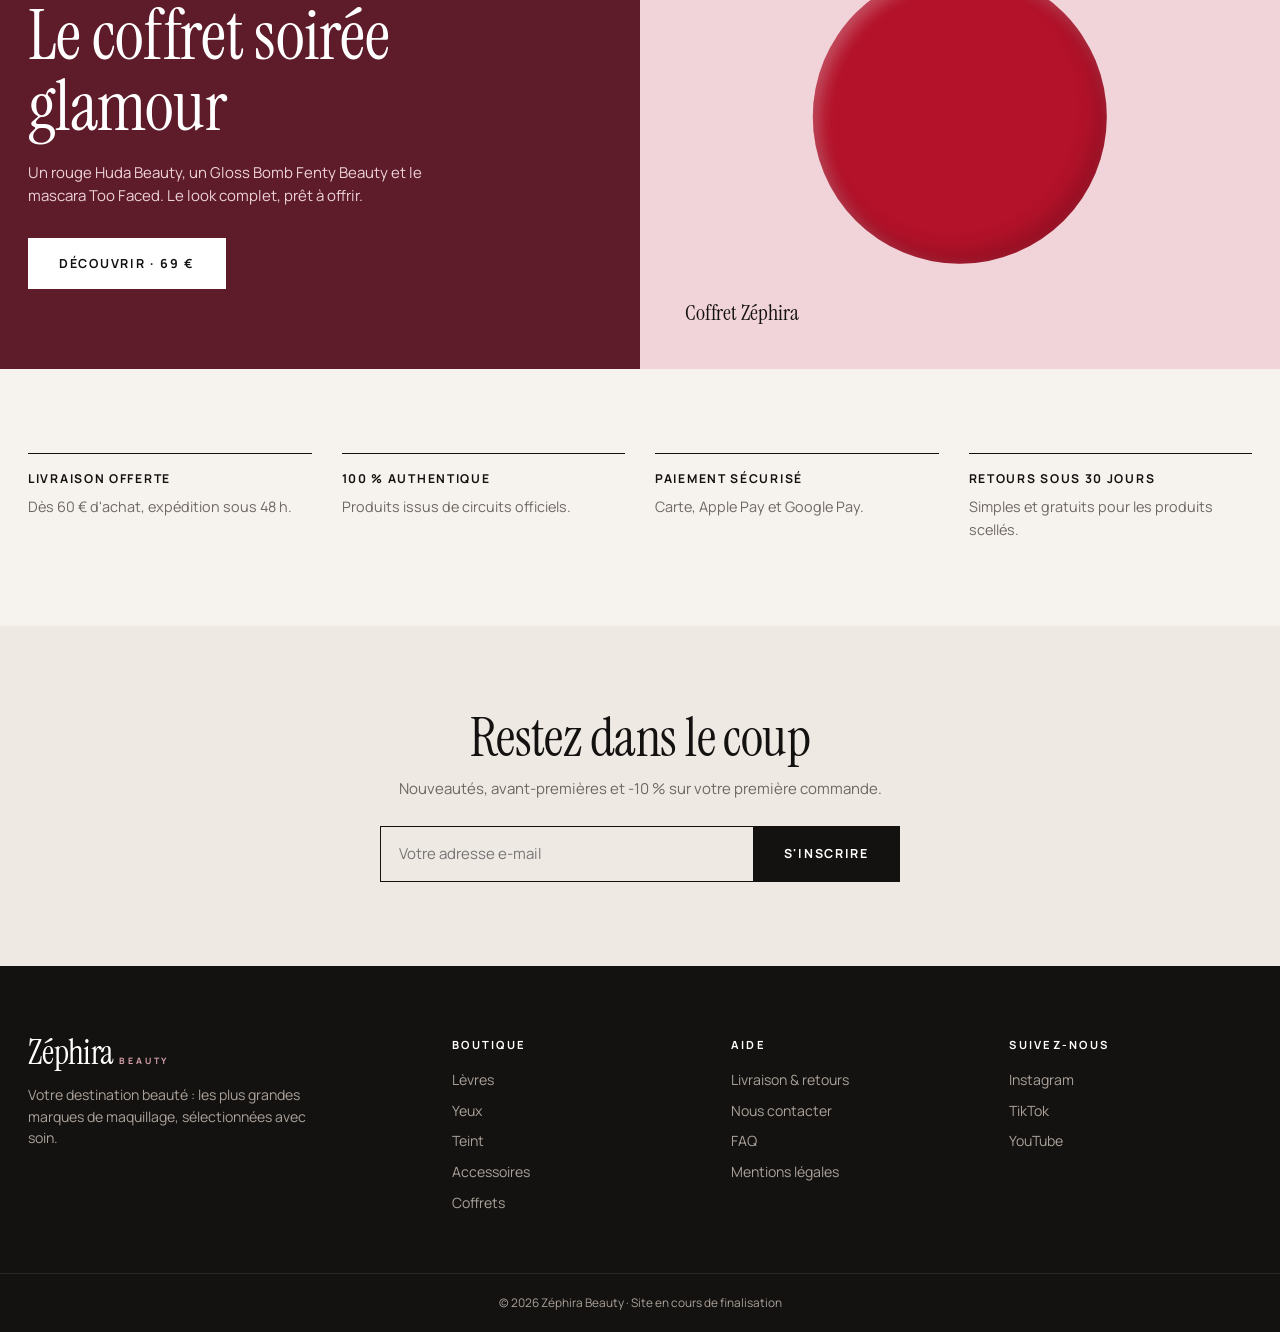
==== commit a9814b5e: "Refonte éditoriale: nouveau design, recherche instantanée, tuiles teinte, photos prêtes Co-Authored-" ====
--- a/index.html
+++ b/index.html
@@ -3,12 +3,12 @@
 <head>
   <meta charset="utf-8">
   <meta name="viewport" content="width=device-width, initial-scale=1">
-  <title>Zéphira Beauty – Parfumerie & maquillage des grandes marques</title>
+  <title>Zéphira Beauty – Les grandes marques de maquillage</title>
   <meta name="description" content="Zéphira Beauty : Huda Beauty, Fenty Beauty, Charlotte Tilbury, NARS, Rare Beauty et plus. Le maquillage des grandes marques, livré chez vous.">
-  <link rel="icon" href="data:image/svg+xml,%3Csvg xmlns='http://www.w3.org/2000/svg' viewBox='0 0 32 32'%3E%3Crect width='32' height='32' rx='7' fill='%23171717'/%3E%3Ctext x='16' y='23' font-size='20' text-anchor='middle' fill='%23c9a24b' font-family='serif'%3EZ%3C/text%3E%3C/svg%3E">
+  <link rel="icon" href="data:image/svg+xml,%3Csvg xmlns='http://www.w3.org/2000/svg' viewBox='0 0 32 32'%3E%3Crect width='32' height='32' fill='%235e1b29'/%3E%3Ctext x='16' y='24' font-size='24' text-anchor='middle' fill='%23fff' font-family='serif'%3EZ%3C/text%3E%3C/svg%3E">
   <link rel="preconnect" href="https://fonts.googleapis.com">
   <link rel="preconnect" href="https://fonts.gstatic.com" crossorigin>
-  <link href="https://fonts.googleapis.com/css2?family=Inter:wght@400;500;600&family=Playfair+Display:wght@500;600;700&display=swap" rel="stylesheet">
+  <link href="https://fonts.googleapis.com/css2?family=Instrument+Serif:ital@0;1&family=Manrope:wght@400;500;600;700;800&display=swap" rel="stylesheet">
   <link rel="stylesheet" href="css/style.css">
 </head>
 <body data-page="home">
@@ -16,47 +16,52 @@
     <section class="hero">
       <div class="wrap hero-in">
         <div class="hero-txt">
-          <span class="eyebrow">Les grandes marques, au même endroit</span>
-          <h1>L'éclat, <em>sans compromis.</em></h1>
-          <p>Huda Beauty, Fenty Beauty, Charlotte Tilbury, NARS… Retrouvez vos marques de maquillage préférées, sélectionnées par Zéphira.</p>
-          <div class="cta"><a href="#boutique" class="btn btn-dark">Découvrir la boutique</a><a href="index.html?cat=Coffrets#boutique" class="btn btn-line">Coffrets cadeaux</a></div>
+          <span class="kicker">Maquillage · Grandes marques</span>
+          <h1>Toute la beauté, <em>au même endroit.</em></h1>
+          <p>Huda Beauty, Fenty Beauty, Charlotte Tilbury, NARS, Rare Beauty… Vos marques préférées, sélectionnées et expédiées par Zéphira.</p>
+          <div class="cta"><a href="#boutique" class="btn btn-dark">Voir la boutique</a><a href="index.html?cat=Coffrets#boutique" class="btn btn-line">Coffrets</a></div>
         </div>
-        <div class="hero-art" id="hero-art" aria-hidden="true"></div>
+        <div class="hero-art" id="hero-art"></div>
       </div>
     </section>
 
-    <section class="usp"><div class="wrap usp-in">
-      <div>✅ <strong>100 % authentique</strong></div>
-      <div>🚚 Livraison offerte <strong>dès 60 €</strong></div>
-      <div>💎 <strong>Marques</strong> de référence</div>
-      <div>↩️ Retours <strong>sous 30 jours</strong></div>
+    <section class="brands"><div class="wrap brands-in" id="brands" aria-label="Nos marques"></div></section>
+
+    <section class="section"><div class="wrap">
+      <div class="sh"><h2>Acheter par catégorie</h2><p>Lèvres, regard, teint : trouvez l'essentiel de votre routine.</p></div>
+      <div class="cats" id="cats"></div>
     </div></section>
 
-    <section class="brands"><div class="wrap brands-in" id="brands" aria-label="Nos marques"></div></section>
-
-    <section class="section" id="boutique"><div class="wrap">
-      <div class="sh"><h2>La boutique</h2><p>Les best-sellers des marques que vous aimez.</p></div>
+    <section class="section" id="boutique" style="padding-top:0"><div class="wrap">
+      <div class="sh"><h2>Les incontournables</h2><p>Les références les plus demandées, toutes marques confondues.</p></div>
       <div class="bar-tools">
         <div class="chips" id="chips"></div>
         <div class="tools"><span id="count"></span>
           <select id="brand" aria-label="Marque"></select>
-          <select id="sort" aria-label="Trier par"><option value="pop">Populaires</option><option value="asc">Prix croissant</option><option value="desc">Prix décroissant</option></select>
+          <select id="sort" aria-label="Trier par"><option value="pop">Pertinence</option><option value="asc">Prix croissant</option><option value="desc">Prix décroissant</option></select>
         </div>
       </div>
       <div class="grid" id="grid"></div>
     </div></section>
 
     <section class="promo"><div class="wrap promo-in">
-      <div><span class="eyebrow gold">Exclusivité Zéphira</span><h2>Coffret Soirée Glamour</h2><p>Huda Beauty, Fenty Beauty et Too Faced réunis dans un coffret. <strong>69 €</strong> au lieu de 80 €.</p>
-      <a href="product.html?handle=coffret-zephira-soiree-glamour" class="btn btn-gold">Je le veux</a></div>
+      <div class="promo-txt"><span class="kicker">Exclusivité Zéphira</span><h2>Le coffret soirée glamour</h2><p>Un rouge Huda Beauty, un Gloss Bomb Fenty Beauty et le mascara Too Faced. Le look complet, prêt à offrir.</p>
+      <a href="product.html?handle=coffret-zephira-soiree-glamour" class="btn btn-light">Découvrir · 69 €</a></div>
+      <div class="promo-img" id="promo-img"></div>
+    </div></section>
+
+    <section class="section"><div class="wrap svc">
+      <div><b>Livraison offerte</b><span>Dès 60 € d'achat, expédition sous 48 h.</span></div>
+      <div><b>100 % authentique</b><span>Produits issus de circuits officiels.</span></div>
+      <div><b>Paiement sécurisé</b><span>Carte, Apple Pay et Google Pay.</span></div>
+      <div><b>Retours sous 30 jours</b><span>Simples et gratuits pour les produits scellés.</span></div>
     </div></section>
 
     <section class="section news"><div class="wrap">
-      <h2>Rejoignez le club</h2><p>-10 % sur votre première commande, avant-premières et conseils make-up.</p>
+      <h2>Restez dans le coup</h2><p>Nouveautés, avant-premières et -10 % sur votre première commande.</p>
       <form id="news"><input type="email" required placeholder="Votre adresse e-mail" aria-label="E-mail"><button class="btn btn-dark">S'inscrire</button></form>
     </div></section>
   </main>
-  <script src="js/art.js"></script>
   <script src="js/app.js"></script>
 </body>
 </html>
--- a/css/style.css
+++ b/css/style.css
@@ -1,169 +1,219 @@
-:root{--ink:#171717;--mut:#6b6560;--bg:#fbf7f3;--card:#fff;--line:#e9e1d9;--gold:#c9a24b;--rose:#c68b7d;--r:14px}
+:root{--ink:#141211;--mut:#6f6862;--bg:#f6f3ef;--card:#efe9e3;--line:#e2dbd3;--acc:#5e1b29;--acc2:#7a2536;--white:#fff}
 *{box-sizing:border-box;margin:0;padding:0}
-html{scroll-behavior:smooth;scroll-padding-top:80px}
-body{font-family:Inter,system-ui,sans-serif;color:var(--ink);background:var(--bg);line-height:1.55;-webkit-font-smoothing:antialiased}
+html{scroll-behavior:smooth;scroll-padding-top:84px}
+body{font-family:Manrope,system-ui,sans-serif;color:var(--ink);background:var(--bg);line-height:1.55;-webkit-font-smoothing:antialiased;font-size:15px}
 a{color:inherit;text-decoration:none}
 img,svg{display:block;max-width:100%}
 button{font:inherit;cursor:pointer;border:0;background:none;color:inherit}
-h1,h2,h3{font-family:'Playfair Display',Georgia,serif;font-weight:600;line-height:1.15}
-.wrap{max-width:1240px;margin:0 auto;padding:0 20px}
-.section{padding:64px 0}.section.alt{background:#f4ece5}
-.sh{text-align:center;margin-bottom:28px}.sh h2{font-size:clamp(1.8rem,4vw,2.6rem)}.sh p{color:var(--mut);margin-top:6px}
+h1,h2,h3{font-family:'Instrument Serif',Georgia,serif;font-weight:400;line-height:1.02;letter-spacing:-.01em}
+.wrap{max-width:1360px;margin:0 auto;padding:0 28px}
+.section{padding:84px 0}
 .empty{text-align:center;color:var(--mut);padding:40px 0;grid-column:1/-1}
+.kicker{font-size:.72rem;letter-spacing:.2em;text-transform:uppercase;font-weight:700;color:var(--acc);margin-bottom:18px;display:block}
 
 /* boutons */
-.btn{display:inline-flex;align-items:center;justify-content:center;gap:8px;padding:13px 26px;border-radius:999px;font-weight:600;font-size:.92rem;transition:.2s;border:1.5px solid transparent;text-align:center}
-.btn-dark{background:var(--ink);color:#fff}.btn-dark:hover{background:#000;transform:translateY(-1px)}
-.btn-dark:disabled{opacity:.4;cursor:not-allowed;transform:none}
+.btn{display:inline-flex;align-items:center;justify-content:center;gap:8px;padding:15px 30px;font-weight:700;font-size:.78rem;letter-spacing:.14em;text-transform:uppercase;transition:.25s;border:1px solid transparent;text-align:center}
+.btn-dark{background:var(--ink);color:#fff}.btn-dark:hover{background:var(--acc)}
+.btn-dark:disabled{opacity:.35;cursor:not-allowed}.btn-dark:disabled:hover{background:var(--ink)}
 .btn-line{border-color:var(--ink)}.btn-line:hover{background:var(--ink);color:#fff}
-.btn-gold{background:var(--gold);color:#171717}.btn-gold:hover{filter:brightness(1.08)}
+.btn-light{background:#fff;color:var(--ink)}.btn-light:hover{background:var(--ink);color:#fff}
 .grow{flex:1}
 
 /* header */
-.topbar{background:var(--ink);color:#f1e6cf;text-align:center;font-size:.78rem;padding:8px 12px;letter-spacing:.04em}
-.header{position:sticky;top:0;z-index:30;background:rgba(251,247,243,.92);backdrop-filter:blur(10px);border-bottom:1px solid var(--line)}
-.hrow{display:flex;align-items:center;justify-content:space-between;height:68px;gap:16px}
-.logo{font-family:'Playfair Display',serif;font-weight:700;font-size:1.5rem;letter-spacing:.18em;line-height:1;display:flex;flex-direction:column;align-items:center}
-.logo small{font-family:Inter;font-weight:500;font-size:.55rem;letter-spacing:.5em;color:var(--gold);margin-top:3px}
-.logo.light{color:#fff;align-items:flex-start}
-.nav{display:flex;gap:28px;font-size:.9rem;font-weight:500}
-.nav a{position:relative;padding:4px 0}.nav a:after{content:"";position:absolute;left:0;bottom:0;height:2px;width:0;background:var(--gold);transition:.25s}.nav a:hover:after{width:100%}
-.nav .hot{color:#b3122a}
-.cart-btn{position:relative;padding:6px}
-.cart-count{position:absolute;top:-2px;right:-4px;min-width:18px;height:18px;border-radius:9px;background:var(--gold);color:#171717;font-size:.7rem;font-weight:700;display:grid;place-items:center;padding:0 4px}
+.topbar{background:var(--ink);color:#e9e2d9;text-align:center;font-size:.72rem;padding:9px 12px;letter-spacing:.08em}
+.header{position:sticky;top:0;z-index:30;background:rgba(246,243,239,.94);backdrop-filter:blur(12px);border-bottom:1px solid var(--line)}
+.hrow{display:grid;grid-template-columns:1fr auto 1fr;align-items:center;height:72px;gap:16px}
+.logo{font-family:'Instrument Serif',serif;font-size:2.1rem;line-height:1;letter-spacing:-.02em;display:inline-flex;align-items:baseline;gap:6px;justify-self:center}
+.logo small{font-family:Manrope;font-weight:700;font-size:.55rem;letter-spacing:.32em;text-transform:uppercase;color:var(--acc)}
+.logo.light{color:#fff;justify-self:start}.logo.light small{color:#d9a3ae}
+.nav{display:flex;gap:30px;font-size:.78rem;font-weight:600;letter-spacing:.1em;text-transform:uppercase;justify-self:start}
+.nav a{position:relative;padding:6px 0}.nav a:after{content:"";position:absolute;left:0;bottom:0;height:1px;width:0;background:var(--ink);transition:.25s}.nav a:hover:after{width:100%}
+.nav .hot{color:var(--acc)}
+.hact{display:flex;justify-content:flex-end;gap:6px}
+.ib{position:relative;width:42px;height:42px;display:grid;place-items:center}.ib:hover{color:var(--acc)}
+.cart-count{position:absolute;top:4px;right:2px;min-width:17px;height:17px;border-radius:9px;background:var(--acc);color:#fff;font-size:.65rem;font-weight:700;display:grid;place-items:center;padding:0 4px}
 .cart-count[hidden]{display:none}
-.burger{display:none;width:40px;height:40px;position:relative}
-.burger span{position:absolute;left:9px;right:9px;height:2px;background:var(--ink);transition:.25s}
-.burger span:nth-child(1){top:13px}.burger span:nth-child(2){top:19px}.burger span:nth-child(3){top:25px}
-.menu-open .burger span:nth-child(1){top:19px;transform:rotate(45deg)}
-.menu-open .burger span:nth-child(2){opacity:0}
-.menu-open .burger span:nth-child(3){top:19px;transform:rotate(-45deg)}
+.burger{display:none;width:42px;height:42px;position:relative}
+.burger span{position:absolute;left:10px;right:10px;height:1.5px;background:var(--ink);transition:.25s}
+.burger span:nth-child(1){top:16px}.burger span:nth-child(2){top:25px}
+.menu-open .burger span:nth-child(1){top:20px;transform:rotate(45deg)}.menu-open .burger span:nth-child(2){top:20px;transform:rotate(-45deg)}
+
+/* recherche */
+.search{position:absolute;left:0;right:0;top:100%;background:var(--bg);border-bottom:1px solid var(--line);max-height:0;overflow:hidden;transition:max-height .3s}
+.search-open .search{max-height:80vh;overflow:auto}
+.search .wrap{padding-top:22px;padding-bottom:26px}
+.search input{width:100%;font:inherit;font-family:'Instrument Serif',serif;font-size:2rem;background:none;border:0;border-bottom:1px solid var(--ink);padding:8px 0;outline:none}
+.sres{display:grid;grid-template-columns:repeat(auto-fill,minmax(260px,1fr));gap:6px 28px;margin-top:18px}
+.sr{display:grid;grid-template-columns:56px 1fr auto;gap:14px;align-items:center;padding:8px 0;border-bottom:1px solid var(--line)}
+.sr .media{width:56px;height:56px}.sr b{display:block;font-size:.88rem;line-height:1.3}.sr small{color:var(--mut);font-size:.72rem;letter-spacing:.08em;text-transform:uppercase}
+.sr em{font-style:normal;font-weight:600;font-size:.85rem}
+
+/* médias (photo ou tuile) */
+.media{position:relative;width:100%;height:100%;overflow:hidden;background:var(--card)}
+.media img{width:100%;height:100%;object-fit:cover}
+.ph{--c:#c68b7d;--t:#efe9e3;width:100%;height:100%;background:var(--t);display:flex;flex-direction:column;justify-content:space-between;padding:7%;container-type:inline-size;position:relative}
+.ph-b{font-size:clamp(.5rem,5.5cqw,.72rem);letter-spacing:.2em;text-transform:uppercase;font-weight:700;color:var(--ink);opacity:.7}
+.ph-s{position:absolute;left:50%;top:48%;width:46%;aspect-ratio:1;border-radius:50%;background:var(--c);transform:translate(-50%,-50%);box-shadow:inset -8px -10px 22px rgba(0,0,0,.18),inset 6px 6px 16px rgba(255,255,255,.28)}
+.ph-n{font-family:'Instrument Serif',serif;font-size:clamp(.85rem,9cqw,1.4rem);line-height:1.05;color:var(--ink);max-width:80%}
+.sr .ph{padding:4px}.sr .ph-b,.sr .ph-n{display:none}.sr .ph-s{width:60%;box-shadow:none}
+.ci-img .ph{padding:4px}.ci-img .ph-b,.ci-img .ph-n{display:none}.ci-img .ph-s{width:62%;box-shadow:none}
 
 /* hero */
-.hero{background:radial-gradient(1000px 500px at 85% 20%,#f3dcd2,transparent),linear-gradient(120deg,#fbf7f3,#f6e8df);overflow:hidden}
-.hero-in{display:grid;grid-template-columns:1.05fr 1fr;align-items:center;gap:30px;padding-top:56px;padding-bottom:56px}
-.eyebrow{display:inline-block;font-size:.75rem;letter-spacing:.25em;text-transform:uppercase;color:var(--rose);font-weight:600;margin-bottom:14px}
-.eyebrow.gold{color:var(--gold)}
-.hero h1{font-size:clamp(2.4rem,6vw,4.4rem);margin-bottom:16px}
-.hero h1 em{font-style:italic;color:var(--rose)}
-.hero p{color:var(--mut);max-width:480px;font-size:1.05rem;margin-bottom:26px}
+.hero{border-bottom:1px solid var(--line)}
+.hero-in{display:grid;grid-template-columns:1fr 1fr;min-height:620px}
+.hero-txt{display:flex;flex-direction:column;justify-content:center;padding:70px 56px 70px 0}
+.hero h1{font-size:clamp(3rem,7.2vw,6.6rem);margin-bottom:26px}
+.hero h1 em{font-style:italic;color:var(--acc)}
+.hero p{color:var(--mut);max-width:440px;font-size:1.05rem;margin-bottom:34px}
 .cta{display:flex;flex-wrap:wrap;gap:12px}
-.hero-art{position:relative;height:430px}
-.hero-art>div{position:absolute;border-radius:20px;overflow:hidden;box-shadow:0 24px 50px -18px rgba(60,30,20,.4);border:6px solid #fff}
-.hero-art .h0{width:56%;aspect-ratio:1;left:2%;top:6%;transform:rotate(-5deg)}
-.hero-art .h1{width:46%;aspect-ratio:1;right:2%;top:0;transform:rotate(6deg);z-index:2}
-.hero-art .h2{width:44%;aspect-ratio:1;right:14%;bottom:0;transform:rotate(-3deg);z-index:3}
-.usp{background:var(--ink);color:#e9dfcf;font-size:.85rem}
-.usp-in{display:grid;grid-template-columns:repeat(4,1fr);gap:12px;padding-top:16px;padding-bottom:16px;text-align:center}
-.usp strong{color:var(--gold)}
+.hero-art{display:grid;grid-template-columns:1fr 1fr;grid-template-rows:1.25fr 1fr;gap:10px;padding:10px 0 10px 10px;background:var(--bg)}
+.hero-art a{display:block;position:relative;min-height:200px}
+.hero-art a:first-child{grid-row:span 2}
+.hero-art .tag{position:absolute;left:12px;bottom:12px;background:#fff;font-size:.68rem;font-weight:700;letter-spacing:.12em;text-transform:uppercase;padding:7px 12px;z-index:2}
+
+/* marques */
+.brands{border-bottom:1px solid var(--line);overflow:hidden}
+.brands-in{display:flex;gap:10px 30px;align-items:center;justify-content:center;flex-wrap:wrap;padding-top:26px;padding-bottom:26px}
+.brands-in button{font-family:'Instrument Serif',serif;font-size:1.4rem;color:var(--mut);transition:.2s;white-space:nowrap}
+.brands-in button:hover{color:var(--acc);font-style:italic}
+
+/* catégories */
+.sh{display:flex;justify-content:space-between;align-items:flex-end;gap:20px;margin-bottom:34px;flex-wrap:wrap}
+.sh h2{font-size:clamp(2.2rem,4.6vw,3.6rem)}
+.sh p{color:var(--mut);max-width:380px}
+.cats{display:grid;grid-template-columns:repeat(4,1fr);gap:10px}
+.cat{position:relative;aspect-ratio:3/4;overflow:hidden;display:block}
+.cat .media{transition:transform .8s}.cat:hover .media{transform:scale(1.04)}
+.cat span{position:absolute;left:0;right:0;bottom:0;padding:22px;display:flex;justify-content:space-between;align-items:flex-end;background:linear-gradient(transparent,rgba(20,18,17,.55));color:#fff}
+.cat h3{font-size:2.1rem}.cat small{font-size:.72rem;letter-spacing:.14em;text-transform:uppercase}
 
 /* boutique */
-.bar-tools{display:flex;justify-content:space-between;align-items:center;gap:14px;flex-wrap:wrap;margin-bottom:26px}
-.chips{display:flex;gap:8px;overflow-x:auto;padding-bottom:4px;scrollbar-width:none;max-width:100%}.chips::-webkit-scrollbar{display:none}
-.chip{padding:9px 18px;border-radius:999px;border:1.5px solid var(--line);background:#fff;font-size:.85rem;font-weight:500;white-space:nowrap;transition:.2s}
-.chip:hover{border-color:var(--ink)}.chip.on{background:var(--ink);color:#fff;border-color:var(--ink)}
-.tools{display:flex;align-items:center;gap:14px;color:var(--mut);font-size:.85rem}
-select{font:inherit;padding:9px 12px;border-radius:10px;border:1.5px solid var(--line);background:#fff}
-.grid{display:grid;grid-template-columns:repeat(4,1fr);gap:24px}
-.card{background:var(--card);border-radius:var(--r);overflow:hidden;border:1px solid var(--line);display:flex;flex-direction:column;transition:.25s}
-.card:hover{transform:translateY(-4px);box-shadow:0 18px 36px -18px rgba(60,30,20,.3)}
-.cimg{position:relative;aspect-ratio:1;display:block;overflow:hidden}
-.cimg svg{width:100%;height:100%;transition:transform .5s}.card:hover .cimg svg{transform:scale(1.05)}
-.badge{position:absolute;top:12px;left:12px;z-index:2;background:var(--ink);color:#fff;font-size:.68rem;font-weight:600;letter-spacing:.06em;text-transform:uppercase;padding:5px 10px;border-radius:999px}
-.cbody{padding:16px;display:flex;flex-direction:column;gap:6px;flex:1}
-.ctype{color:var(--rose);font-size:.72rem;letter-spacing:.14em;text-transform:uppercase;font-weight:600}
-.cbody h3{font-family:Inter;font-size:.95rem;font-weight:600;line-height:1.35}
-.cprice{font-weight:600}.cprice s,.pprice s{color:var(--mut);font-weight:400;margin-left:6px}
-.sws{display:flex;align-items:center;gap:6px;min-height:22px}
-.sw{width:20px;height:20px;border-radius:50%;border:2px solid #fff;box-shadow:0 0 0 1px var(--line);transition:.15s;padding:0}
-.sw:hover{transform:scale(1.15)}.sw.on{box-shadow:0 0 0 2px var(--ink)}
-.sw.lg{width:34px;height:34px}
-.more{font-size:.75rem;color:var(--mut)}
-.card .add{margin-top:auto;padding:11px;font-size:.85rem}
-
-/* promo + newsletter */
-.promo{background:linear-gradient(135deg,#171717,#2b2220);color:#fff;text-align:center}
-.promo-in{padding-top:64px;padding-bottom:64px}
-.promo h2{font-size:clamp(2rem,5vw,3.2rem);margin:6px 0 10px}
-.promo p{color:#d8ccbd;max-width:520px;margin:0 auto 22px}
-.news{text-align:center}.news h2{font-size:clamp(1.8rem,4vw,2.4rem);margin-bottom:8px}.news p{color:var(--mut)}
-.news form{display:flex;gap:10px;justify-content:center;margin-top:22px;flex-wrap:wrap}
-.news input{padding:13px 20px;border-radius:999px;border:1.5px solid var(--line);min-width:280px;font:inherit;background:#fff}
-.ok{color:#2f7a4a;font-weight:600;margin-top:10px}
-
-.brands{background:#fff;border-bottom:1px solid var(--line)}
-.brands-in{display:flex;gap:6px 28px;justify-content:center;flex-wrap:wrap;padding-top:20px;padding-bottom:20px}
-.brands-in button{font-family:'Playfair Display',serif;font-size:1.05rem;letter-spacing:.06em;text-transform:uppercase;color:var(--mut);padding:4px 2px;transition:.2s}
-.brands-in button:hover{color:var(--ink)}
-.pbrand{display:inline-block;color:var(--rose);font-size:.78rem;letter-spacing:.16em;text-transform:uppercase;font-weight:600;margin-bottom:6px}
-.tools{flex-wrap:wrap}
+.bar-tools{display:flex;justify-content:space-between;align-items:center;gap:14px;flex-wrap:wrap;margin-bottom:28px;padding-bottom:18px;border-bottom:1px solid var(--line)}
+.chips{display:flex;gap:6px;overflow-x:auto;scrollbar-width:none;max-width:100%}.chips::-webkit-scrollbar{display:none}
+.chip{padding:9px 18px;font-size:.74rem;font-weight:700;letter-spacing:.1em;text-transform:uppercase;white-space:nowrap;border:1px solid transparent;color:var(--mut);transition:.2s}
+.chip:hover{color:var(--ink)}.chip.on{border-color:var(--ink);color:var(--ink)}
+.tools{display:flex;align-items:center;gap:10px;color:var(--mut);font-size:.78rem;flex-wrap:wrap}
+select{font:inherit;font-size:.8rem;padding:10px 12px;border:1px solid var(--line);background:transparent;color:var(--ink)}
+.grid{display:grid;grid-template-columns:repeat(4,1fr);gap:40px 18px}
+.card{display:flex;flex-direction:column}
+.cimg{position:relative;aspect-ratio:4/5;display:block;overflow:hidden}
+.cimg .media{transition:transform .7s}.card:hover .cimg .media{transform:scale(1.04)}
+.badge{position:absolute;top:10px;left:10px;z-index:2;background:#fff;color:var(--ink);font-size:.64rem;font-weight:700;letter-spacing:.12em;text-transform:uppercase;padding:6px 10px}
+.badge.acc{background:var(--acc);color:#fff}
+.cbody{padding-top:14px;display:flex;flex-direction:column;gap:5px;flex:1}
+.ctype{font-size:.68rem;letter-spacing:.18em;text-transform:uppercase;font-weight:800}
+.cbody h3{font-family:Manrope;font-size:.9rem;font-weight:500;line-height:1.4;color:#3a3532;display:-webkit-box;-webkit-line-clamp:2;-webkit-box-orient:vertical;overflow:hidden}
+.cprice{font-weight:700;font-size:.92rem}.cprice s,.pprice s{color:var(--mut);font-weight:400;margin-left:6px}
+.sws{display:flex;align-items:center;gap:7px;min-height:22px;margin-top:2px}
+.sw{width:17px;height:17px;border-radius:50%;box-shadow:inset 0 0 0 1px rgba(0,0,0,.12);transition:.15s;padding:0;position:relative}
+.sw:hover{transform:scale(1.2)}.sw.on:after{content:"";position:absolute;inset:-4px;border:1px solid var(--ink);border-radius:50%}
+.sw.lg{width:32px;height:32px;margin:4px}
+.more{font-size:.72rem;color:var(--mut)}
+.card .add{margin-top:auto;padding:12px;font-size:.7rem;border:1px solid var(--ink);margin-top:12px}
+.card .add:hover{background:var(--ink);color:#fff}
+
+/* bannière coffret */
+.promo{background:var(--acc);color:#fff}
+.promo-in{display:grid;grid-template-columns:1fr 1fr;align-items:stretch;gap:0;padding:0}
+.promo-txt{padding:80px 56px 80px 28px;display:flex;flex-direction:column;justify-content:center;align-items:flex-start}
+.promo .kicker{color:#e8b9c2}
+.promo h2{font-size:clamp(2.6rem,5.5vw,4.8rem);margin-bottom:18px}
+.promo p{color:#ecd3d8;max-width:420px;margin-bottom:30px}
+.promo-img{min-height:420px}
+
+/* services */
+.svc{display:grid;grid-template-columns:repeat(4,1fr);gap:30px}
+.svc div{border-top:1px solid var(--ink);padding-top:16px}
+.svc b{display:block;font-size:.76rem;letter-spacing:.14em;text-transform:uppercase;margin-bottom:6px}
+.svc span{color:var(--mut);font-size:.9rem}
+
+/* newsletter */
+.news{background:var(--card);text-align:center}
+.news h2{font-size:clamp(2.2rem,4.5vw,3.4rem);margin-bottom:12px}.news p{color:var(--mut)}
+.news form{display:flex;gap:0;justify-content:center;margin:26px auto 0;max-width:520px}
+.news input{flex:1;min-width:0;padding:15px 18px;border:1px solid var(--ink);border-right:0;font:inherit;background:transparent;outline:none}
+.ok{color:var(--acc);font-weight:700}
+
 /* produit */
-.pgrid{display:grid;grid-template-columns:1fr 1fr;gap:48px;align-items:start}
-.pimg{position:relative;border-radius:var(--r);overflow:hidden;aspect-ratio:1;border:1px solid var(--line);position:sticky;top:96px}
-.pimg svg{width:100%;height:100%}
-.crumb{font-size:.8rem;color:var(--mut);margin-bottom:12px}.crumb a:hover{color:var(--ink)}
-.pinfo h1{font-size:clamp(1.7rem,3.5vw,2.4rem);margin-bottom:10px}
-.pprice{font-size:1.4rem;font-weight:600;margin-bottom:12px}
-.lead{color:var(--mut);margin-bottom:20px}
-.opt{margin-bottom:20px}.opt span{font-size:.9rem}.pws{display:flex;flex-wrap:wrap;gap:10px;margin-top:10px}
-.buy{display:flex;gap:12px;margin-bottom:18px}
-.qty{display:inline-flex;align-items:center;border:1.5px solid var(--line);border-radius:999px;background:#fff}
-.qty button{width:42px;height:46px;font-size:1.2rem}.qty span{min-width:28px;text-align:center;font-weight:600}
-.qty.sm button{width:28px;height:28px;font-size:1rem}.qty.sm{margin-top:6px}
-.perks{list-style:none;display:grid;gap:6px;font-size:.88rem;color:var(--mut);margin-bottom:22px}
-details{border-top:1px solid var(--line);padding:14px 0}details:last-of-type{border-bottom:1px solid var(--line)}
-summary{font-weight:600;cursor:pointer;list-style:none;display:flex;justify-content:space-between}
-summary::after{content:"+";font-size:1.2rem}details[open] summary::after{content:"−"}
-details p,.dl{margin-top:10px;color:var(--mut);font-size:.93rem}.dl{padding-left:18px}
-.sku{margin-top:16px;font-size:.78rem;color:var(--mut)}
+.pgrid{display:grid;grid-template-columns:1.1fr 1fr;gap:64px;align-items:start}
+.pimg{position:sticky;top:100px;aspect-ratio:4/5}
+.pimg .badge{z-index:3}
+.crumb{font-size:.74rem;letter-spacing:.08em;text-transform:uppercase;color:var(--mut);margin-bottom:26px}.crumb a:hover{color:var(--ink)}
+.pbrand{display:inline-block;font-size:.76rem;letter-spacing:.2em;text-transform:uppercase;font-weight:800;margin-bottom:10px}
+.pinfo h1{font-size:clamp(2.2rem,4vw,3.4rem);margin-bottom:16px}
+.pprice{font-size:1.3rem;font-weight:700;margin-bottom:16px}
+.lead{color:var(--mut);margin-bottom:26px;max-width:480px}
+.opt{margin-bottom:24px}.opt>span{font-size:.82rem}.pws{display:flex;flex-wrap:wrap;margin:8px 0 0 -4px}
+.buy{display:flex;gap:10px;margin-bottom:22px}
+.qty{display:inline-flex;align-items:center;border:1px solid var(--ink)}
+.qty button{width:44px;height:50px;font-size:1.15rem}.qty span{min-width:26px;text-align:center;font-weight:700}
+.qty.sm{border-color:var(--line);margin-top:6px}.qty.sm button{width:28px;height:28px;font-size:1rem}
+.perks{list-style:none;display:grid;gap:8px;font-size:.84rem;color:var(--mut);margin-bottom:26px;padding:18px 0;border-top:1px solid var(--line);border-bottom:1px solid var(--line)}
+details{border-bottom:1px solid var(--line);padding:16px 0}
+summary{font-weight:700;font-size:.78rem;letter-spacing:.12em;text-transform:uppercase;cursor:pointer;list-style:none;display:flex;justify-content:space-between}
+summary::-webkit-details-marker{display:none}
+summary::after{content:"+";font-size:1.2rem;line-height:1}details[open] summary::after{content:"−"}
+details p,.dl{margin-top:12px;color:var(--mut);font-size:.92rem}.dl{padding-left:18px}
+.sku{margin-top:18px;font-size:.74rem;color:var(--mut);letter-spacing:.06em}
 
 /* footer */
-.footer{background:var(--ink);color:#bdb2a3;padding-top:56px}
-.fgrid{display:grid;grid-template-columns:1.6fr 1fr 1fr 1fr;gap:32px;padding-bottom:40px}
-.footer h4{color:#fff;font-size:.8rem;letter-spacing:.15em;text-transform:uppercase;margin-bottom:14px}
-.footer a:not(.logo){display:block;font-size:.9rem;margin-bottom:8px}.footer a:hover{color:var(--gold)}
-.footer p{font-size:.9rem;margin-top:14px;max-width:300px}
-.copy{border-top:1px solid #2c2c2c;text-align:center;padding:18px;font-size:.78rem}
+.footer{background:var(--ink);color:#aaa29a;padding-top:70px}
+.fgrid{display:grid;grid-template-columns:1.6fr 1fr 1fr 1fr;gap:36px;padding-bottom:50px}
+.footer h4{color:#fff;font-size:.7rem;letter-spacing:.2em;text-transform:uppercase;margin-bottom:16px}
+.footer a:not(.logo){display:block;font-size:.88rem;margin-bottom:9px}.footer a:hover{color:#fff}
+.footer p{font-size:.88rem;margin-top:14px;max-width:300px}
+.copy{border-top:1px solid #2a2725;text-align:center;padding:20px;font-size:.74rem}
 
 /* panier */
-.overlay{position:fixed;inset:0;background:rgba(0,0,0,.45);opacity:0;pointer-events:none;transition:.3s;z-index:50}
-.drawer{position:fixed;top:0;right:0;height:100%;width:min(420px,100%);background:#fff;z-index:60;display:flex;flex-direction:column;transform:translateX(100%);transition:.35s cubic-bezier(.2,.8,.2,1)}
+.overlay{position:fixed;inset:0;background:rgba(20,18,17,.5);opacity:0;pointer-events:none;transition:.3s;z-index:50}
+.drawer{position:fixed;top:0;right:0;height:100%;width:min(440px,100%);background:var(--bg);z-index:60;display:flex;flex-direction:column;transform:translateX(100%);transition:.4s cubic-bezier(.2,.8,.2,1)}
 .cart-open .overlay{opacity:1;pointer-events:auto}.cart-open .drawer{transform:none}.cart-open{overflow:hidden}
-.dh{display:flex;justify-content:space-between;align-items:center;padding:18px 20px;border-bottom:1px solid var(--line)}
-.dh h3{font-size:1.3rem}.x{font-size:2rem;line-height:1;width:36px;height:36px}
-.ship{padding:14px 20px;font-size:.85rem;border-bottom:1px solid var(--line)}
-.bar{height:6px;background:var(--line);border-radius:3px;margin-top:8px;overflow:hidden}.bar i{display:block;height:100%;background:var(--gold);transition:width .4s}
-#cart-items{list-style:none;flex:1;overflow:auto;padding:0 20px}
-.ci{display:grid;grid-template-columns:72px 1fr auto;gap:14px;padding:16px 0;border-bottom:1px solid var(--line);align-items:start}
-.ci-img{border-radius:10px;overflow:hidden;aspect-ratio:1}.ci-info a{font-weight:600;font-size:.88rem;line-height:1.3;display:block}.ci-info small{color:var(--mut);display:block}
-.ci strong{font-size:.9rem}
-.df{padding:18px 20px;border-top:1px solid var(--line);display:grid;gap:12px}
-.tot{display:flex;justify-content:space-between;font-size:1.05rem}.df small{color:var(--mut);text-align:center;font-size:.75rem}
-#cart-items .empty .btn{margin-top:16px}
+.dh{display:flex;justify-content:space-between;align-items:center;padding:20px 24px;border-bottom:1px solid var(--line)}
+.dh h3{font-size:2rem}.x{font-size:2rem;line-height:1;width:36px;height:36px}
+.ship{padding:16px 24px;font-size:.82rem;border-bottom:1px solid var(--line)}
+.bar{height:3px;background:var(--line);margin-top:10px}.bar i{display:block;height:100%;background:var(--acc);transition:width .4s}
+#cart-items{list-style:none;flex:1;overflow:auto;padding:0 24px}
+.ci{display:grid;grid-template-columns:76px 1fr auto;gap:16px;padding:18px 0;border-bottom:1px solid var(--line);align-items:start}
+.ci-img{aspect-ratio:1;display:block}.ci-info a{font-weight:600;font-size:.85rem;line-height:1.3;display:block}.ci-info small{color:var(--mut);display:block}
+.ci strong{font-size:.88rem}
+.df{padding:20px 24px;border-top:1px solid var(--line);display:grid;gap:14px}
+.tot{display:flex;justify-content:space-between;font-size:1rem}.df small{color:var(--mut);text-align:center;font-size:.72rem}
+#cart-items .empty .btn{margin-top:18px}
 
 /* responsive */
-@media(max-width:1000px){.grid{grid-template-columns:repeat(3,1fr)}.hero-in{grid-template-columns:1fr}.hero-art{height:380px;max-width:520px;margin:0 auto;width:100%}.pgrid{gap:28px}}
-@media(max-width:820px){
+@media(max-width:1100px){.grid{grid-template-columns:repeat(3,1fr)}.cats{grid-template-columns:repeat(2,1fr)}.pgrid{gap:36px}}
+@media(max-width:900px){
+  .wrap{padding:0 18px}.section{padding:56px 0}
   .burger{display:block}
+  .hrow{grid-template-columns:auto 1fr auto}
+  .logo{justify-self:center;font-size:1.9rem}
   .nav{position:absolute;top:100%;left:0;right:0;background:var(--bg);flex-direction:column;gap:0;border-bottom:1px solid var(--line);max-height:0;overflow:hidden;transition:max-height .3s}
-  .nav a{padding:15px 20px;border-top:1px solid var(--line)}.nav a:after{display:none}
-  .menu-open .nav{max-height:420px}
-  .hrow{position:relative}
-  .logo{position:absolute;left:50%;transform:translateX(-50%)}
-  .pgrid{grid-template-columns:1fr}.pimg{position:relative;top:0}
-  .usp-in{grid-template-columns:1fr 1fr}
+  .nav a{padding:17px 18px;border-top:1px solid var(--line)}.nav a:after{display:none}
+  .menu-open .nav{max-height:460px}
+  .hero-in{grid-template-columns:1fr;min-height:0}
+  .hero-txt{padding:48px 0 36px}
+  .hero-art{padding:0 0 18px;grid-template-rows:auto;grid-template-columns:1fr 1fr;gap:8px}
+  .hero-art a{min-height:0;aspect-ratio:4/5}.hero-art a:first-child{grid-row:auto;grid-column:span 2;aspect-ratio:16/11}
+  .hero-art a:nth-child(3){display:none}
+  .promo-in{grid-template-columns:1fr}.promo-txt{padding:52px 18px}.promo-img{min-height:300px;order:-1}
+  .pgrid{grid-template-columns:1fr}.pimg{position:relative;top:0;aspect-ratio:1}
+  .svc{grid-template-columns:1fr 1fr;gap:26px}
   .fgrid{grid-template-columns:1fr 1fr}
-  .grid{gap:14px}
 }
-@media(max-width:600px){
-  .section{padding:44px 0}
-  .grid{grid-template-columns:repeat(2,1fr)}
-  .cbody{padding:12px}.cbody h3{font-size:.85rem}
-  .hero-in{padding-top:36px;padding-bottom:36px}.hero-art{height:300px}
-  .tools{width:100%;justify-content:space-between}
-  .news input{min-width:0;width:100%}
-  .buy{flex-wrap:wrap}.buy .grow{flex:1 1 100%;order:2}
-  .card .add{font-size:.78rem;padding:10px 6px}
+@media(max-width:700px){
+  .grid{grid-template-columns:repeat(2,1fr);gap:28px 10px}
+  .cats{gap:8px}.cat span{padding:14px}.cat h3{font-size:1.6rem}
+  .tools{width:100%}.tools select{flex:1}
+  .brands-in{justify-content:flex-start;flex-wrap:nowrap;overflow-x:auto;scrollbar-width:none}.brands-in::-webkit-scrollbar{display:none}
+  .news form{flex-direction:column;gap:10px}.news input{border-right:1px solid var(--ink)}
+  .buy{position:sticky;bottom:0;background:var(--bg);padding:12px 0;margin:0 0 10px;z-index:5;border-top:1px solid var(--line)}
+  .card .add{font-size:.64rem;padding:11px 4px}
+  .sres{grid-template-columns:1fr}.search input{font-size:1.5rem}
 }
 @media(max-width:380px){.grid{grid-template-columns:1fr}}
 @media(prefers-reduced-motion:reduce){*{transition:none!important;scroll-behavior:auto!important}}
+
+.media-wrap{display:block;width:56px;height:56px}
+.cat .media{position:absolute;inset:0}
+.card .ph-n{display:none}
+.card .ph-s{top:54%;width:40%}
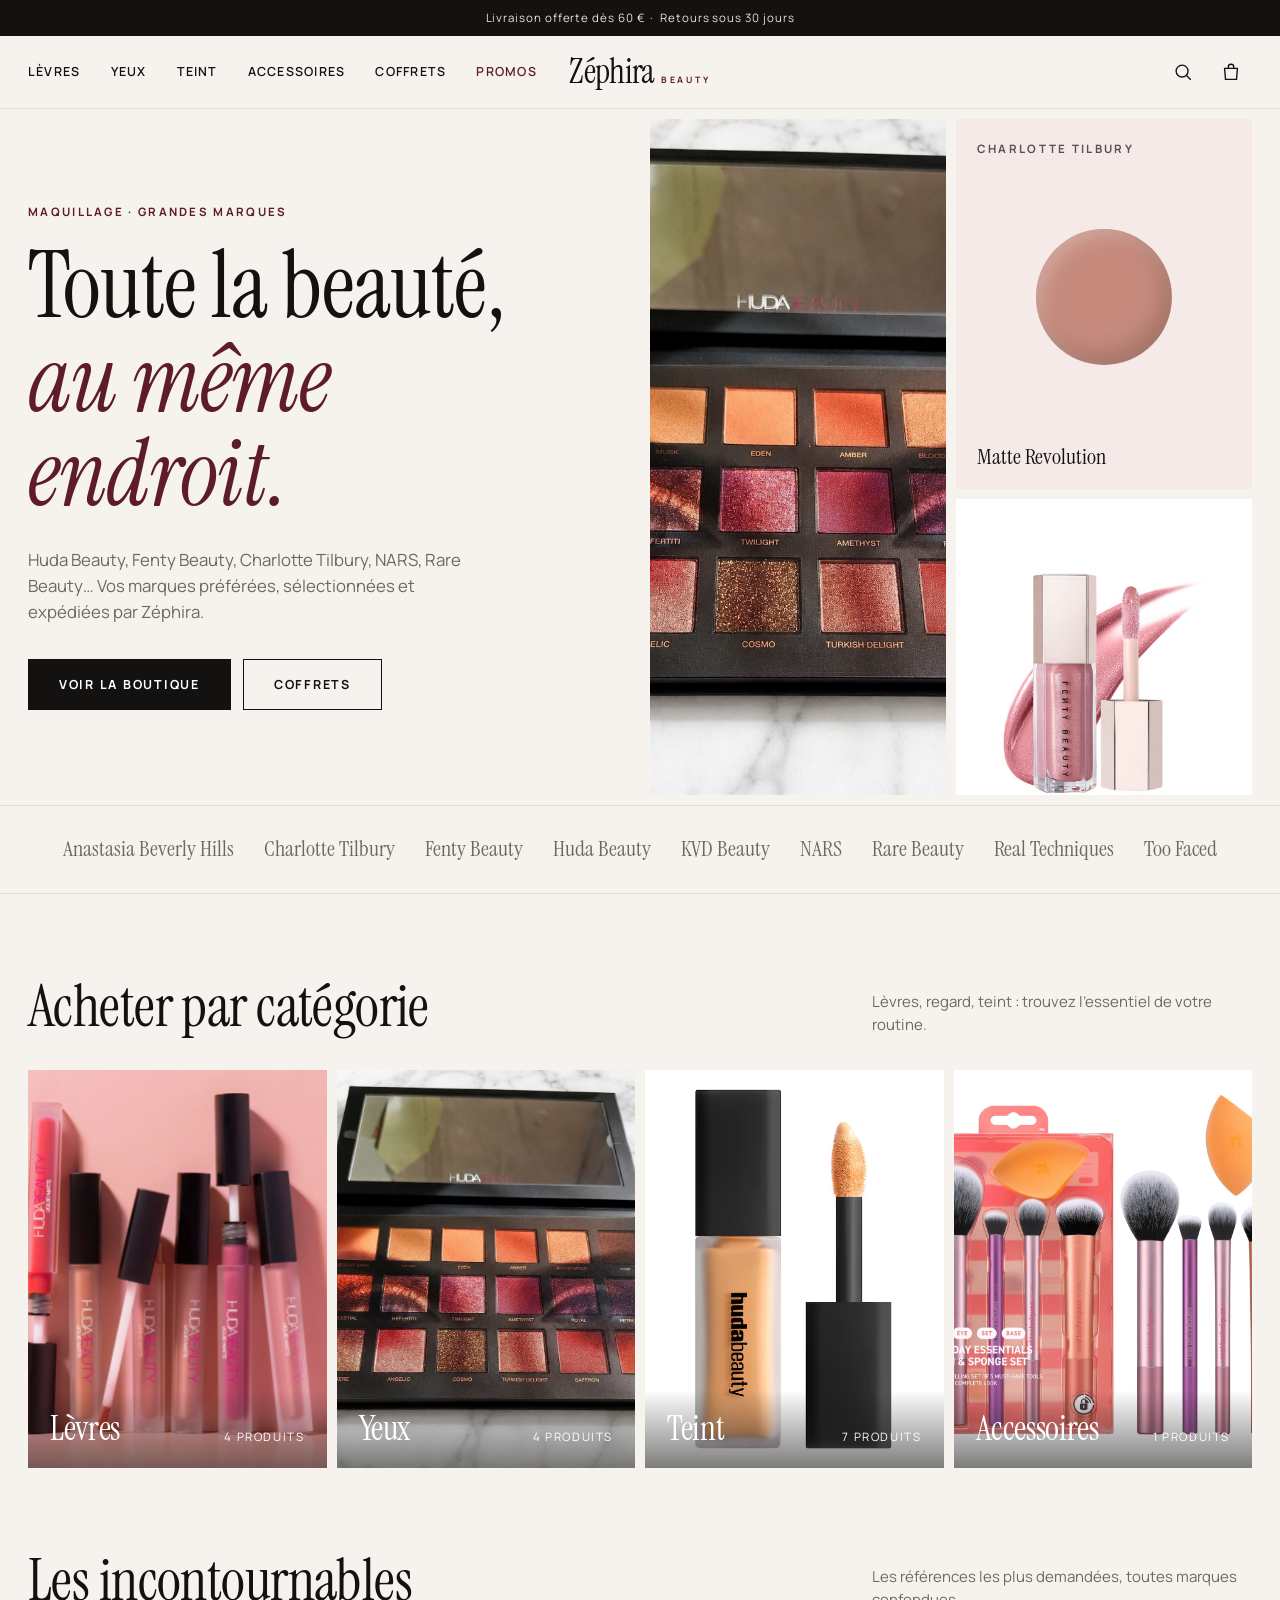
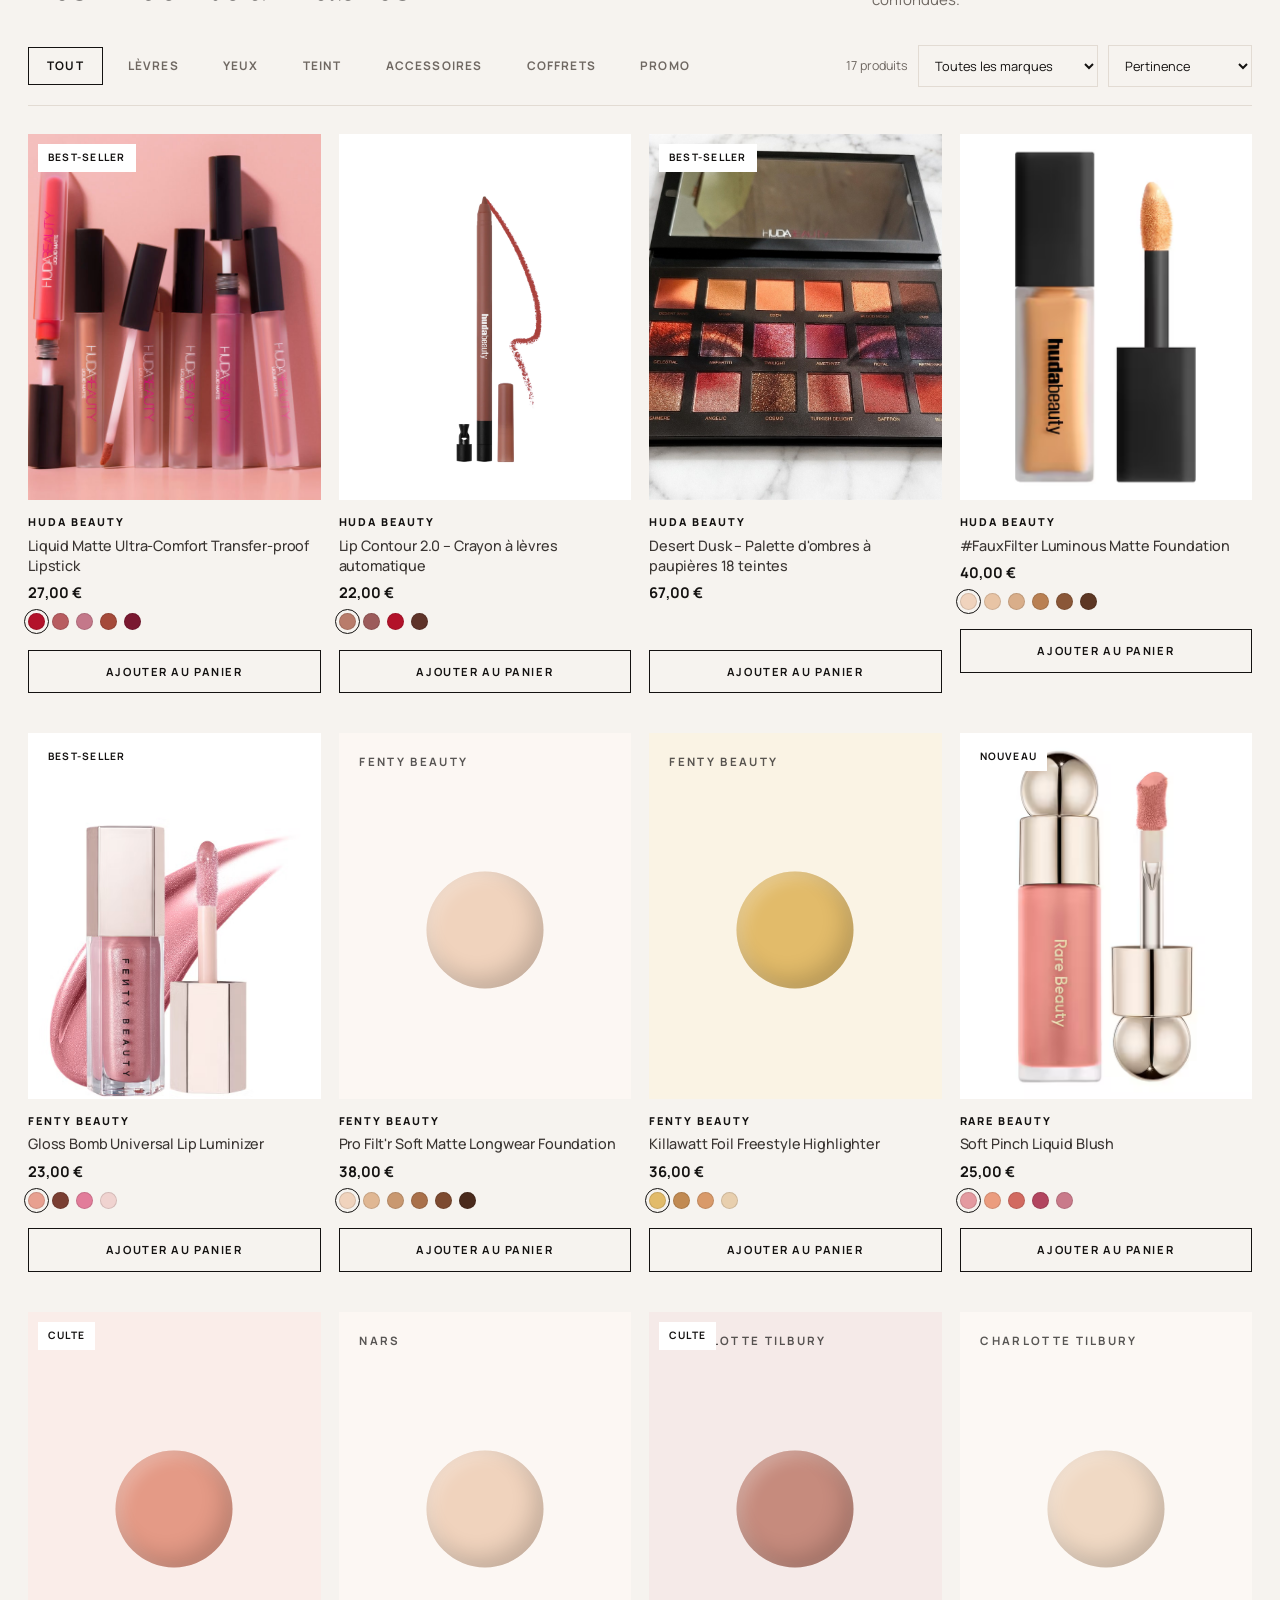
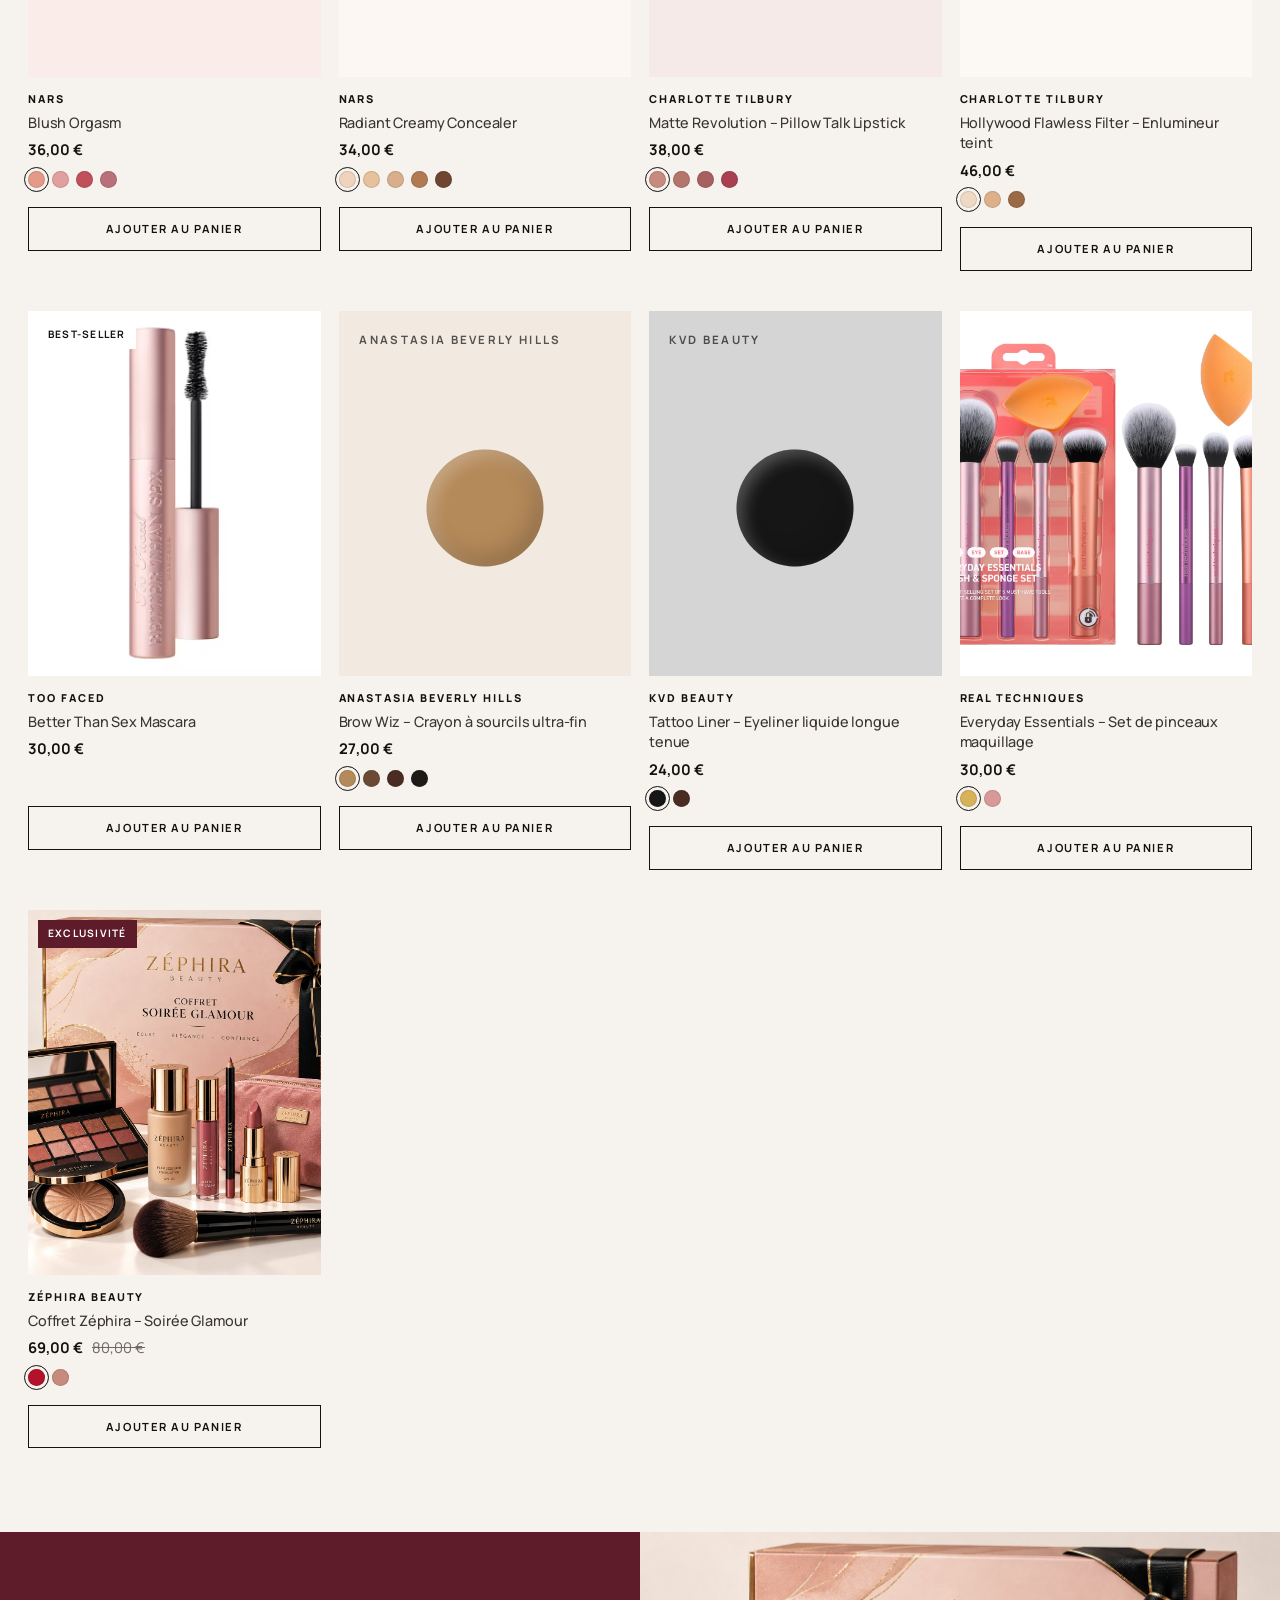
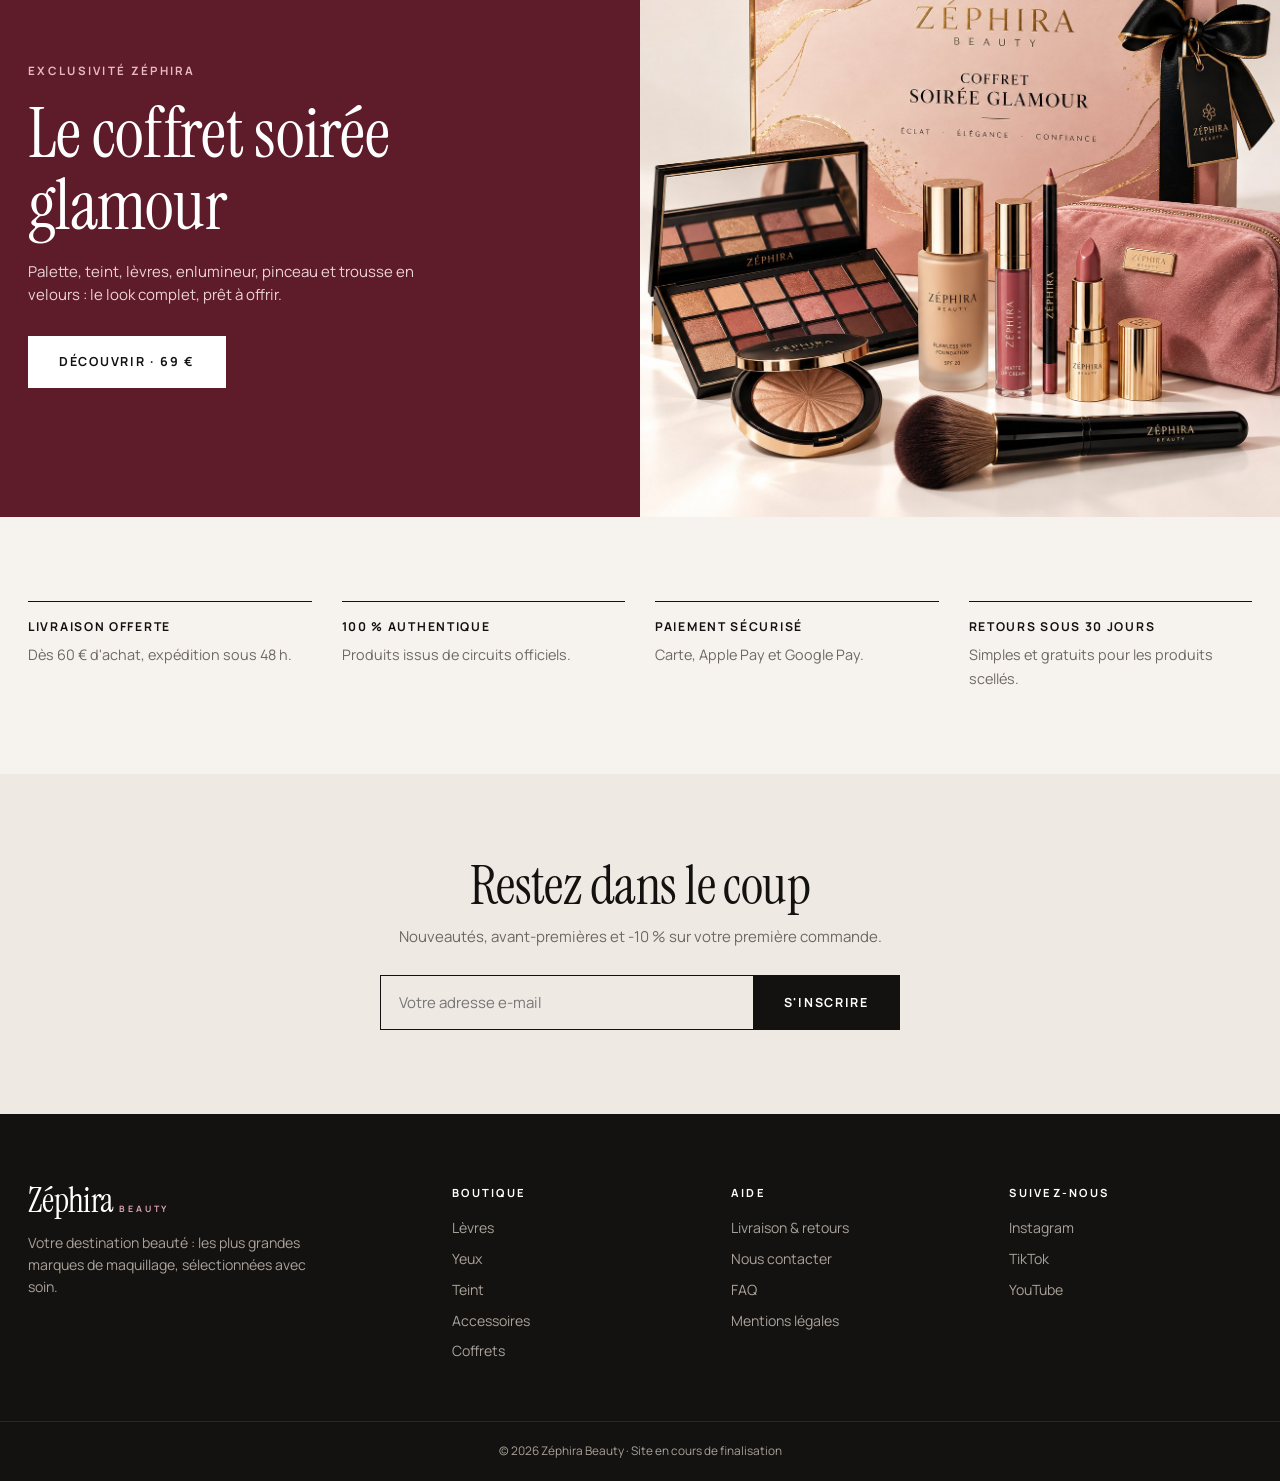
==== commit 106d9899: "Photos: palette Desert Dusk, fond de teint Huda, blush Rare, mascara Too Faced, pinceaux, coffret Zé" ====
--- a/index.html
+++ b/index.html
@@ -45,7 +45,7 @@
     </div></section>
 
     <section class="promo"><div class="wrap promo-in">
-      <div class="promo-txt"><span class="kicker">Exclusivité Zéphira</span><h2>Le coffret soirée glamour</h2><p>Un rouge Huda Beauty, un Gloss Bomb Fenty Beauty et le mascara Too Faced. Le look complet, prêt à offrir.</p>
+      <div class="promo-txt"><span class="kicker">Exclusivité Zéphira</span><h2>Le coffret soirée glamour</h2><p>Palette, teint, lèvres, enlumineur, pinceau et trousse en velours : le look complet, prêt à offrir.</p>
       <a href="product.html?handle=coffret-zephira-soiree-glamour" class="btn btn-light">Découvrir · 69 €</a></div>
       <div class="promo-img" id="promo-img"></div>
     </div></section>
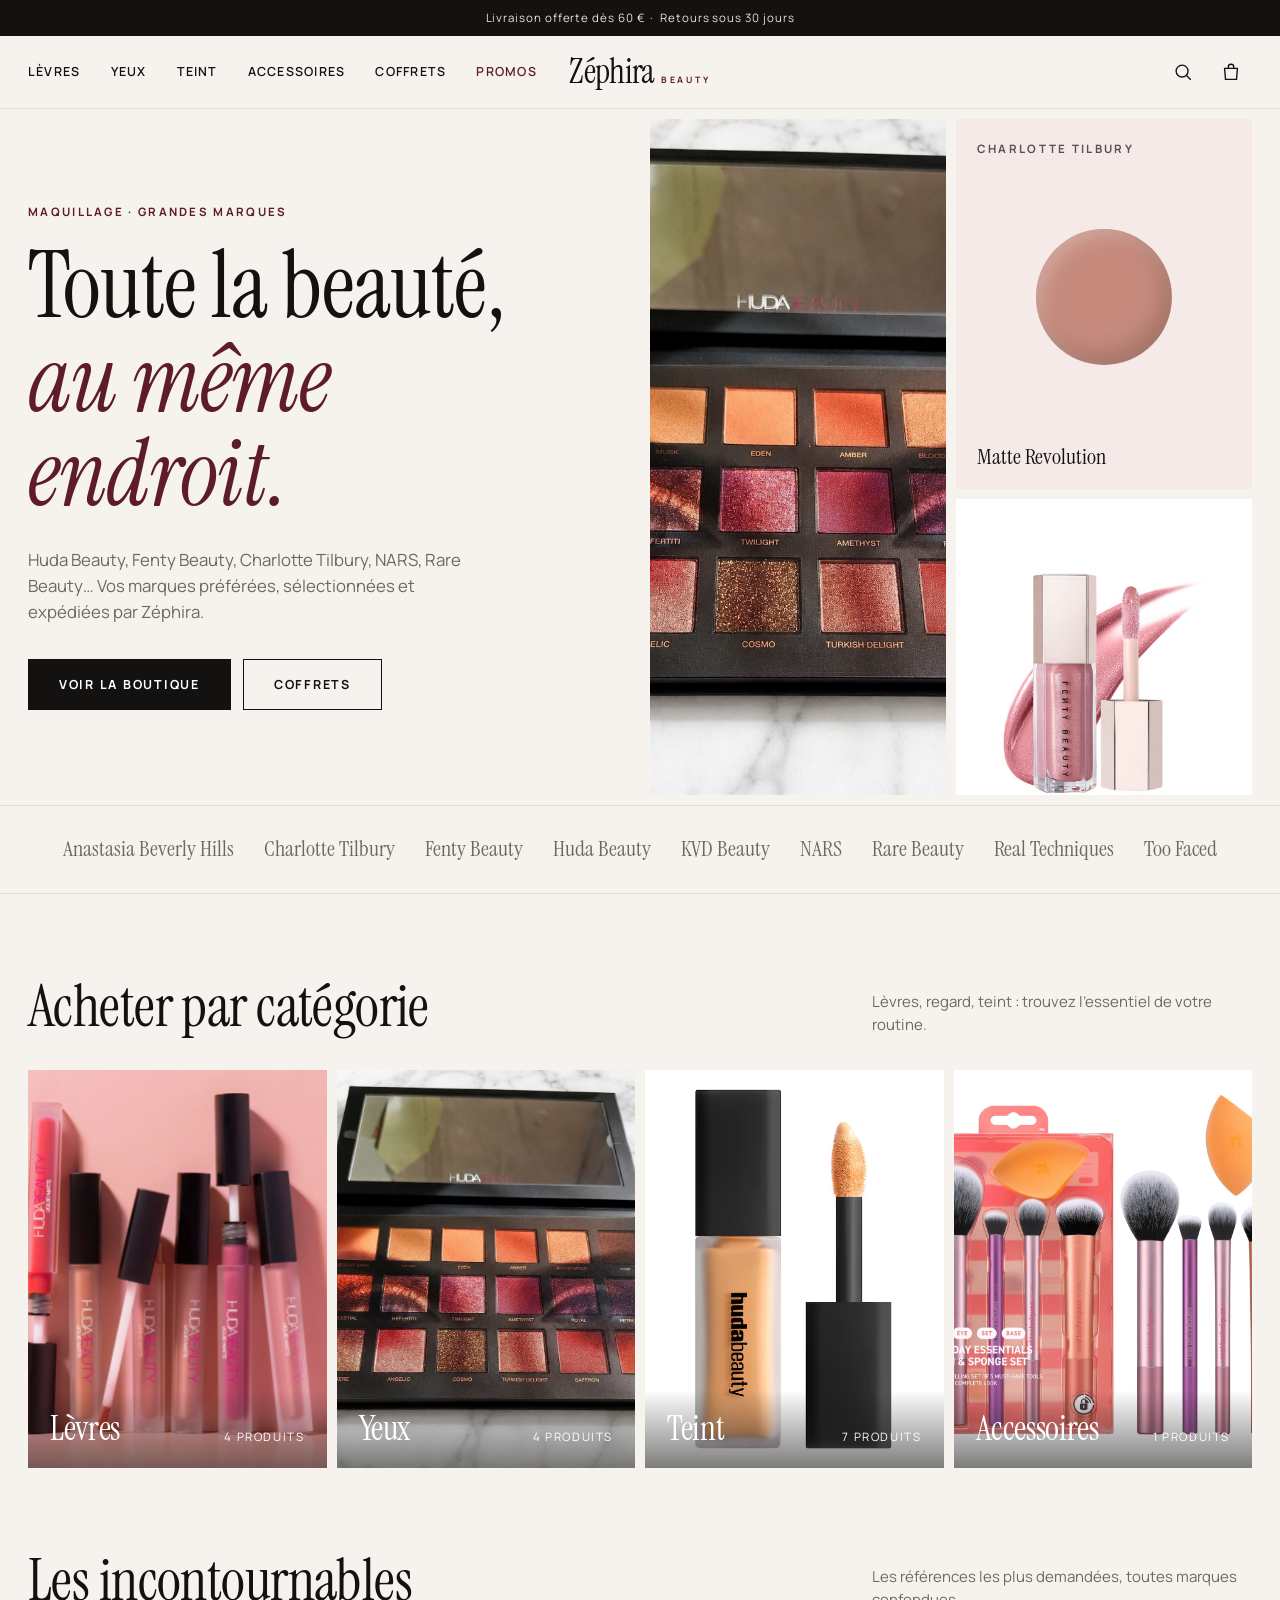
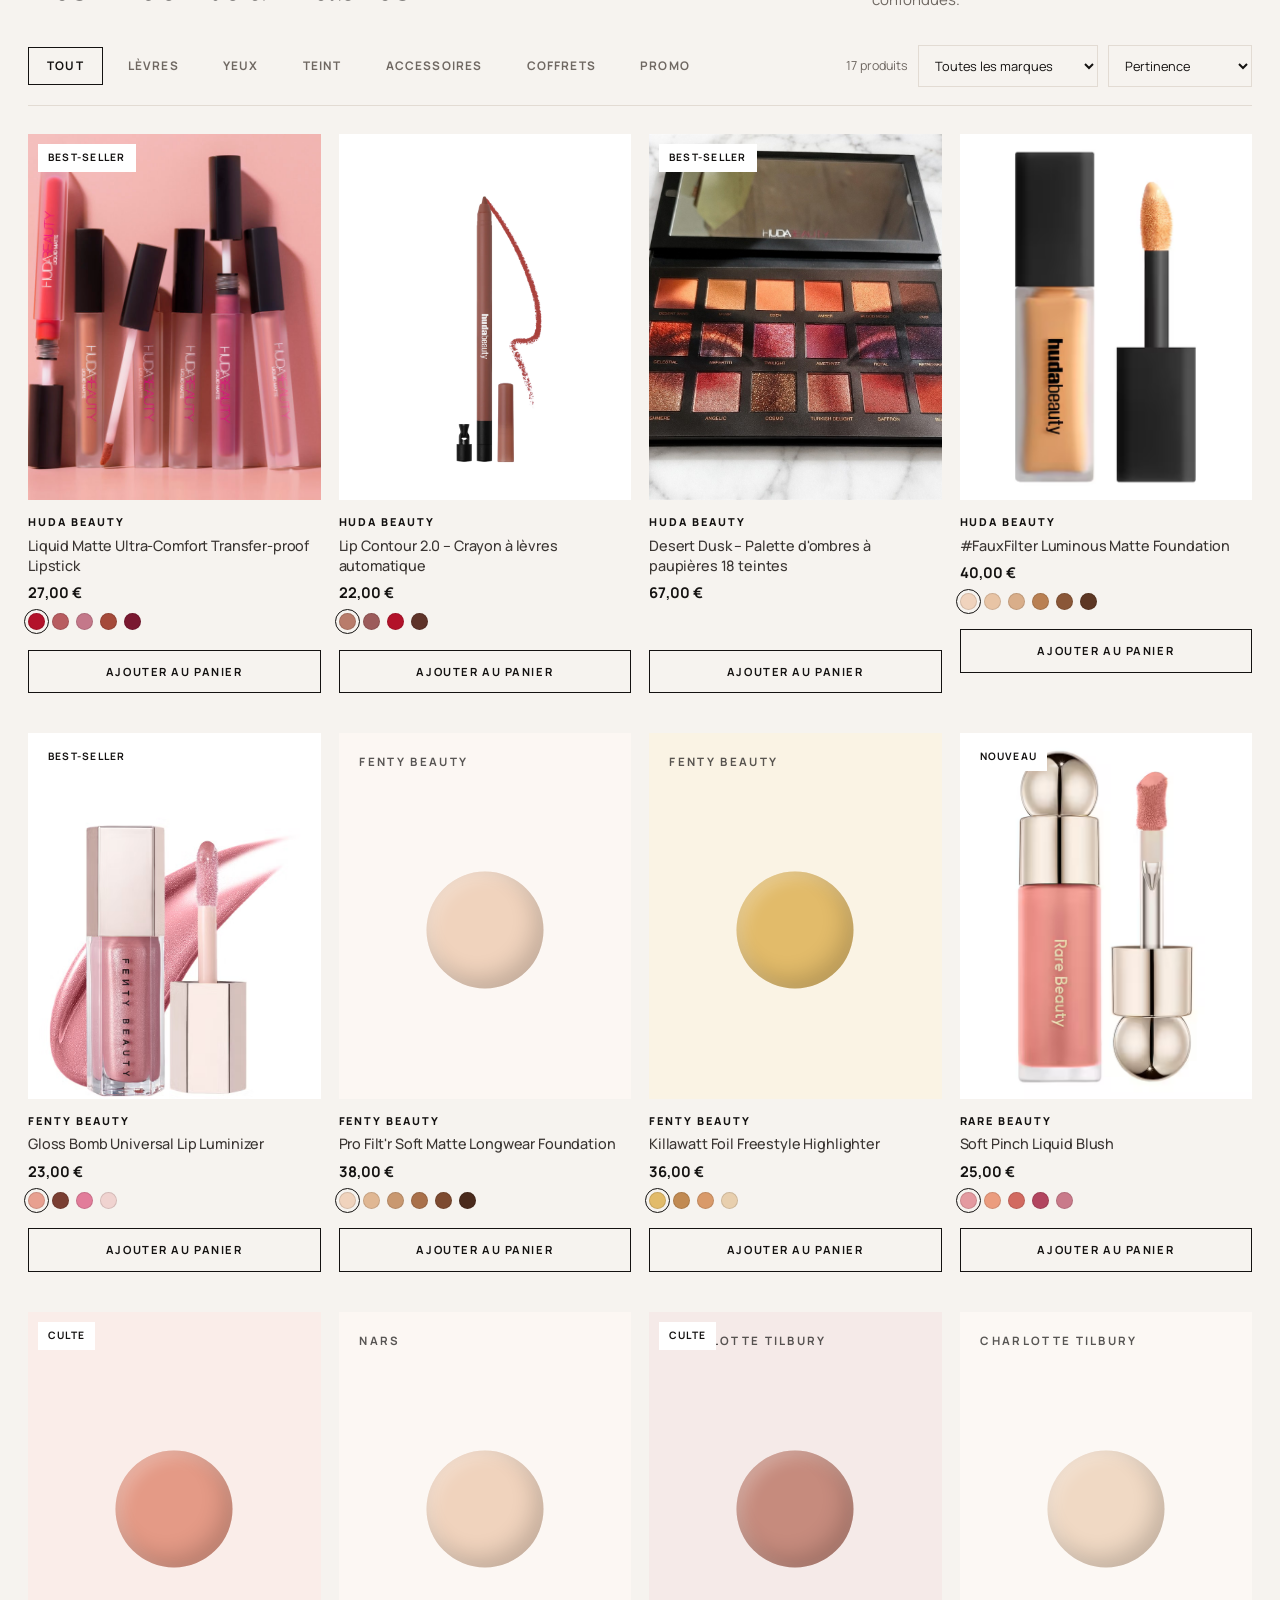
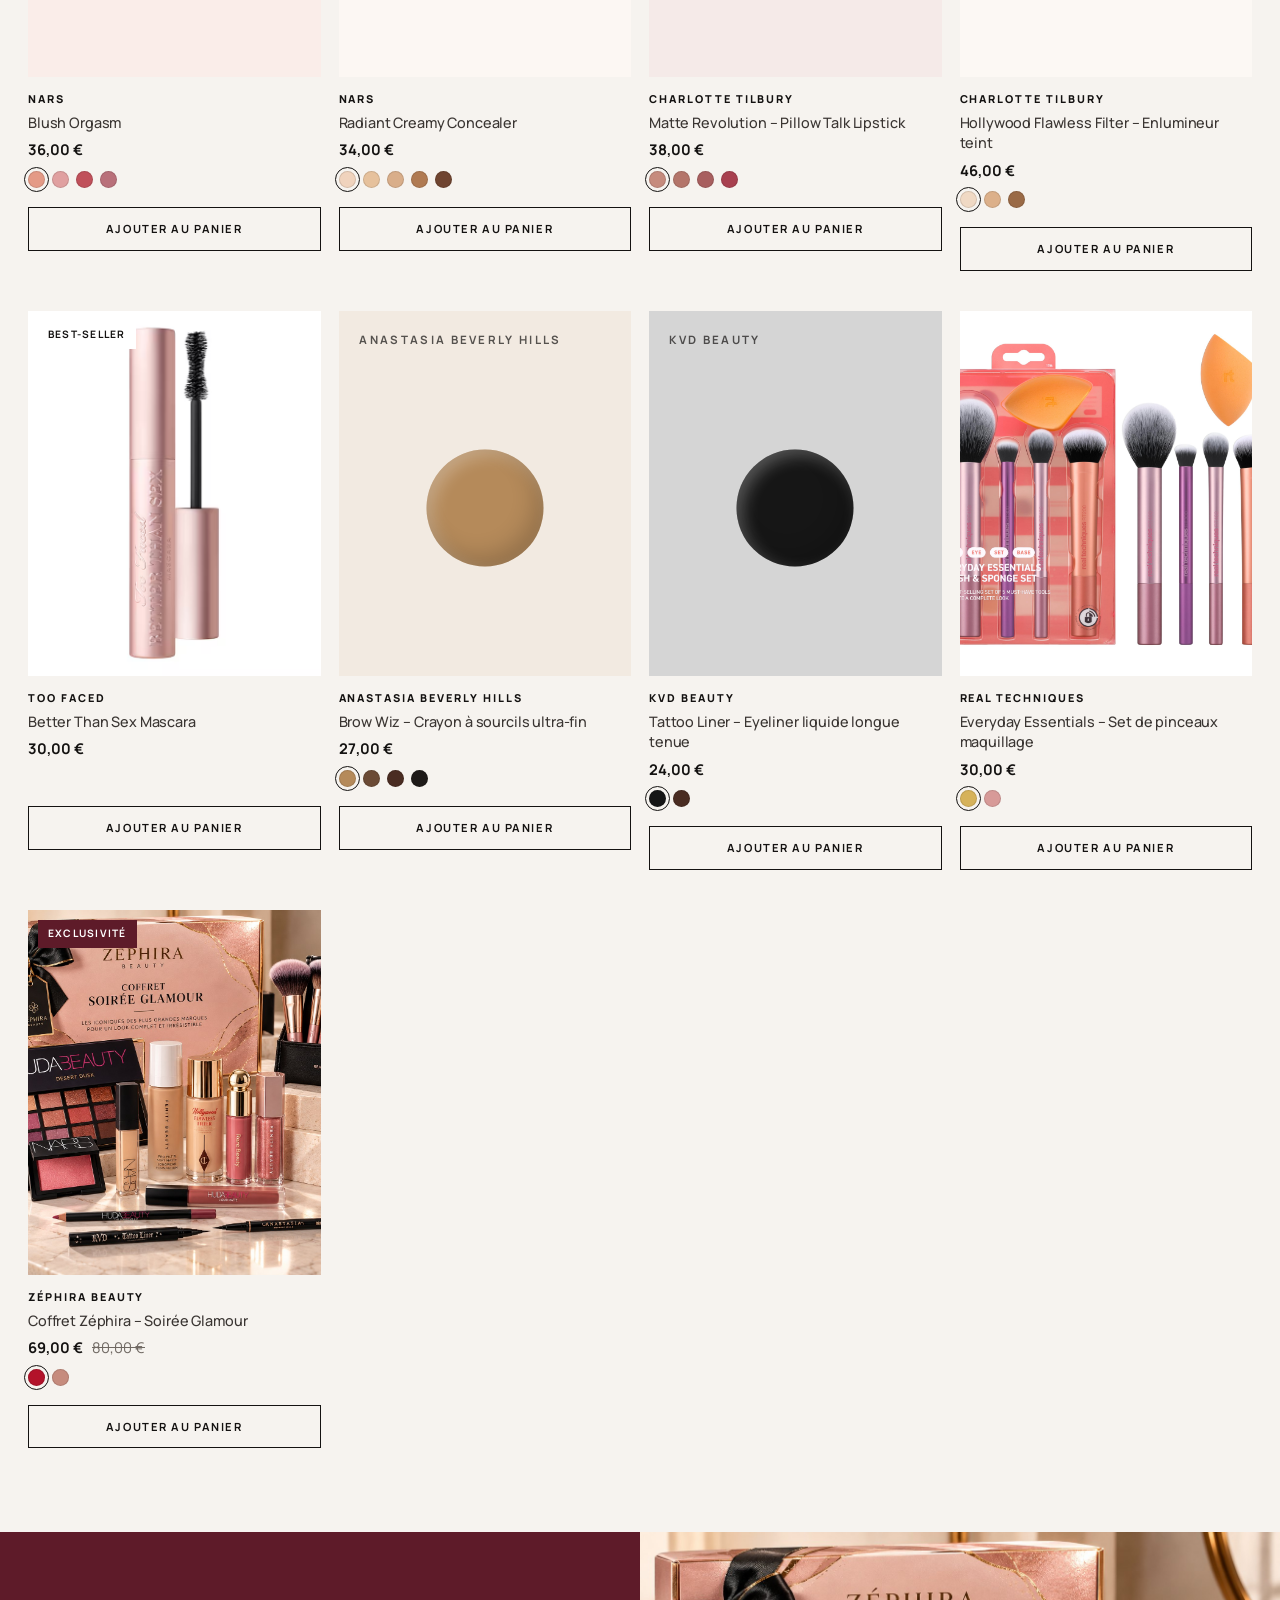
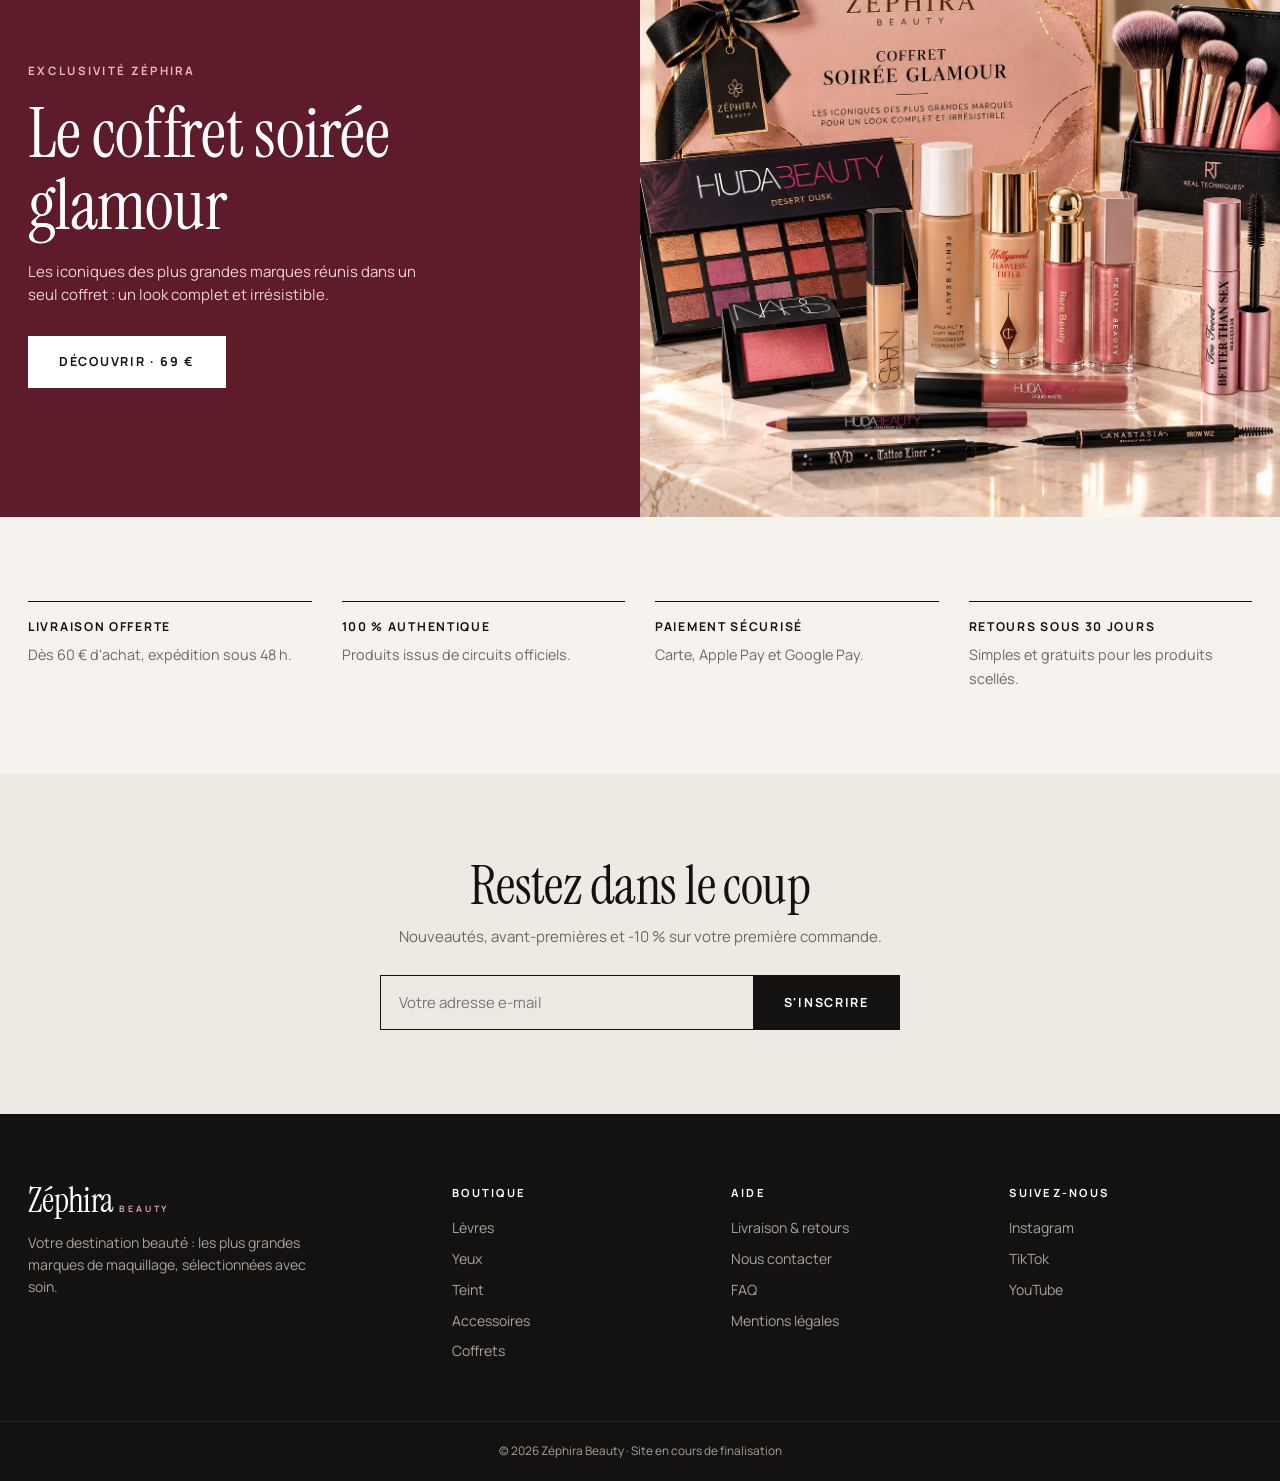
==== commit 705d97a4: "Nouvelle photo du coffret Zéphira (multimarques) Co-Authored-By: Claude Sonnet 5.5 <noreply@anthropi" ====
--- a/index.html
+++ b/index.html
@@ -45,7 +45,7 @@
     </div></section>
 
     <section class="promo"><div class="wrap promo-in">
-      <div class="promo-txt"><span class="kicker">Exclusivité Zéphira</span><h2>Le coffret soirée glamour</h2><p>Palette, teint, lèvres, enlumineur, pinceau et trousse en velours : le look complet, prêt à offrir.</p>
+      <div class="promo-txt"><span class="kicker">Exclusivité Zéphira</span><h2>Le coffret soirée glamour</h2><p>Les iconiques des plus grandes marques réunis dans un seul coffret : un look complet et irrésistible.</p>
       <a href="product.html?handle=coffret-zephira-soiree-glamour" class="btn btn-light">Découvrir · 69 €</a></div>
       <div class="promo-img" id="promo-img"></div>
     </div></section>
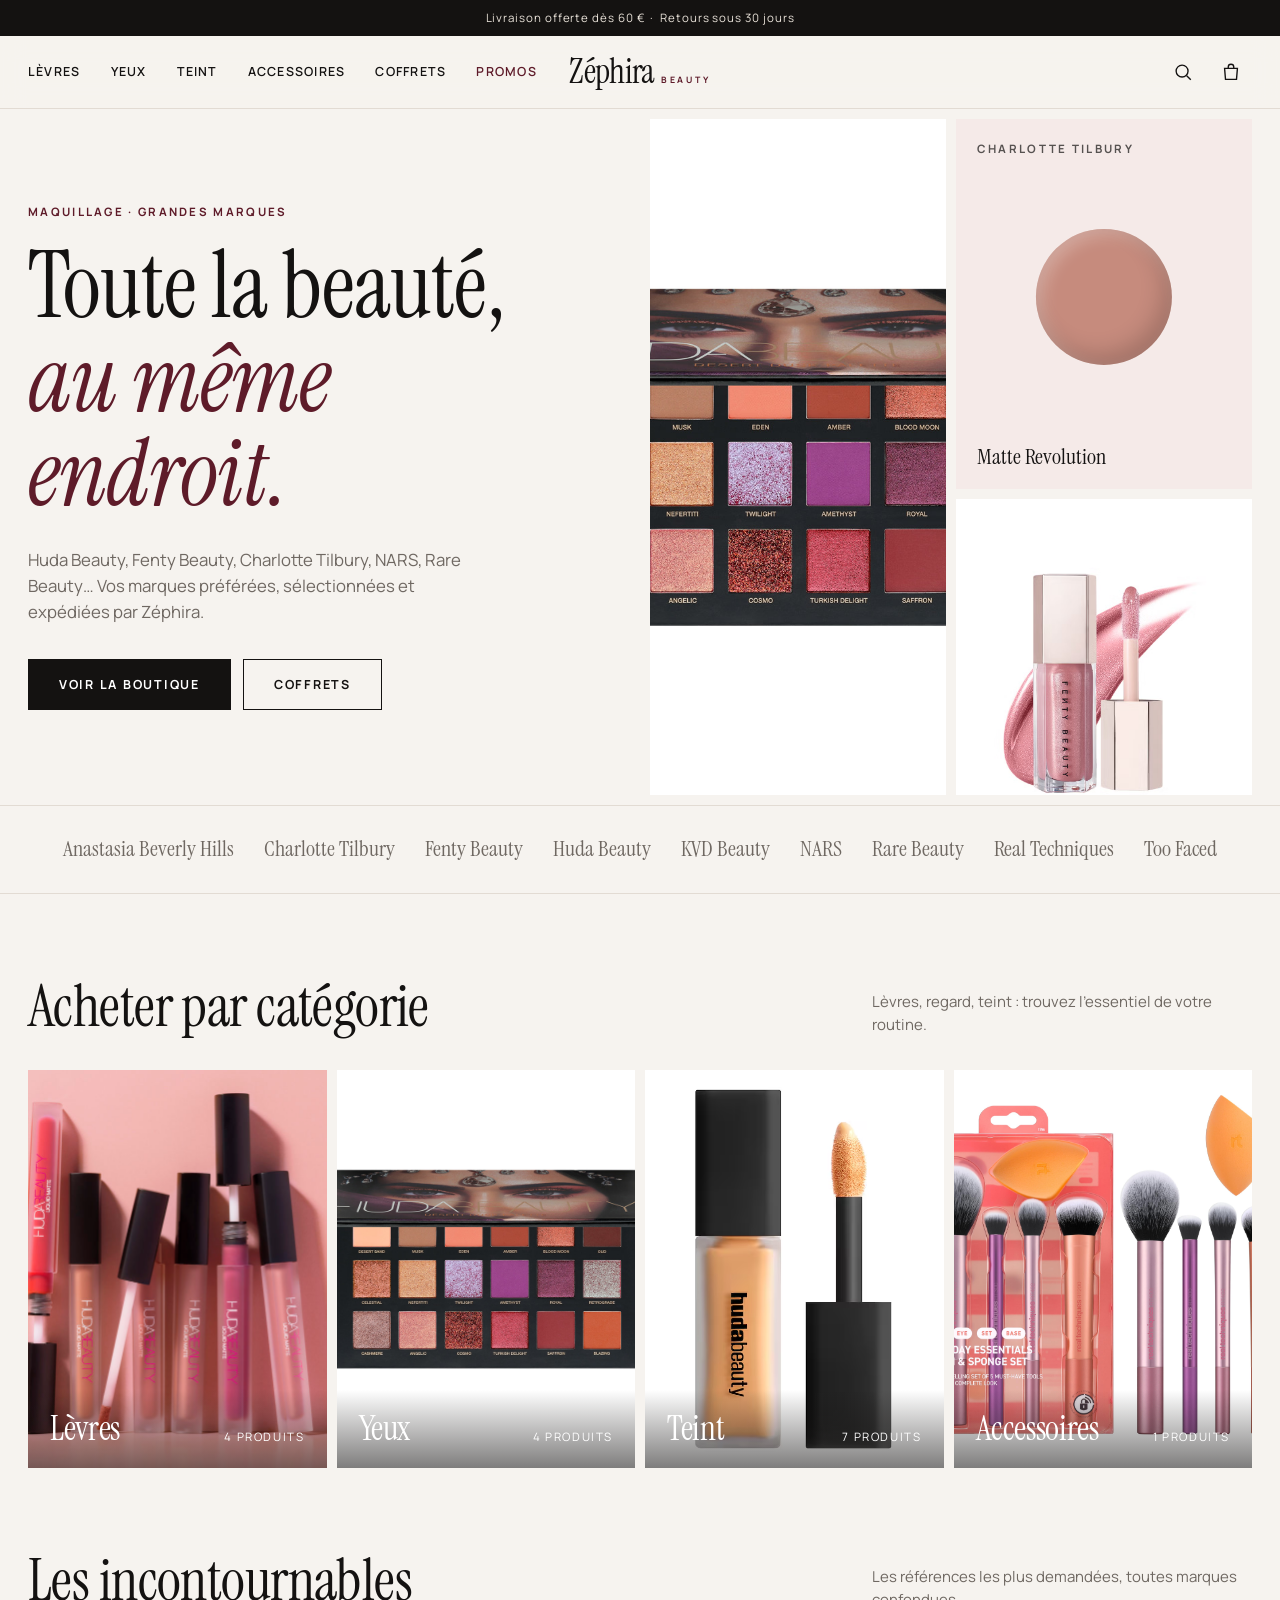
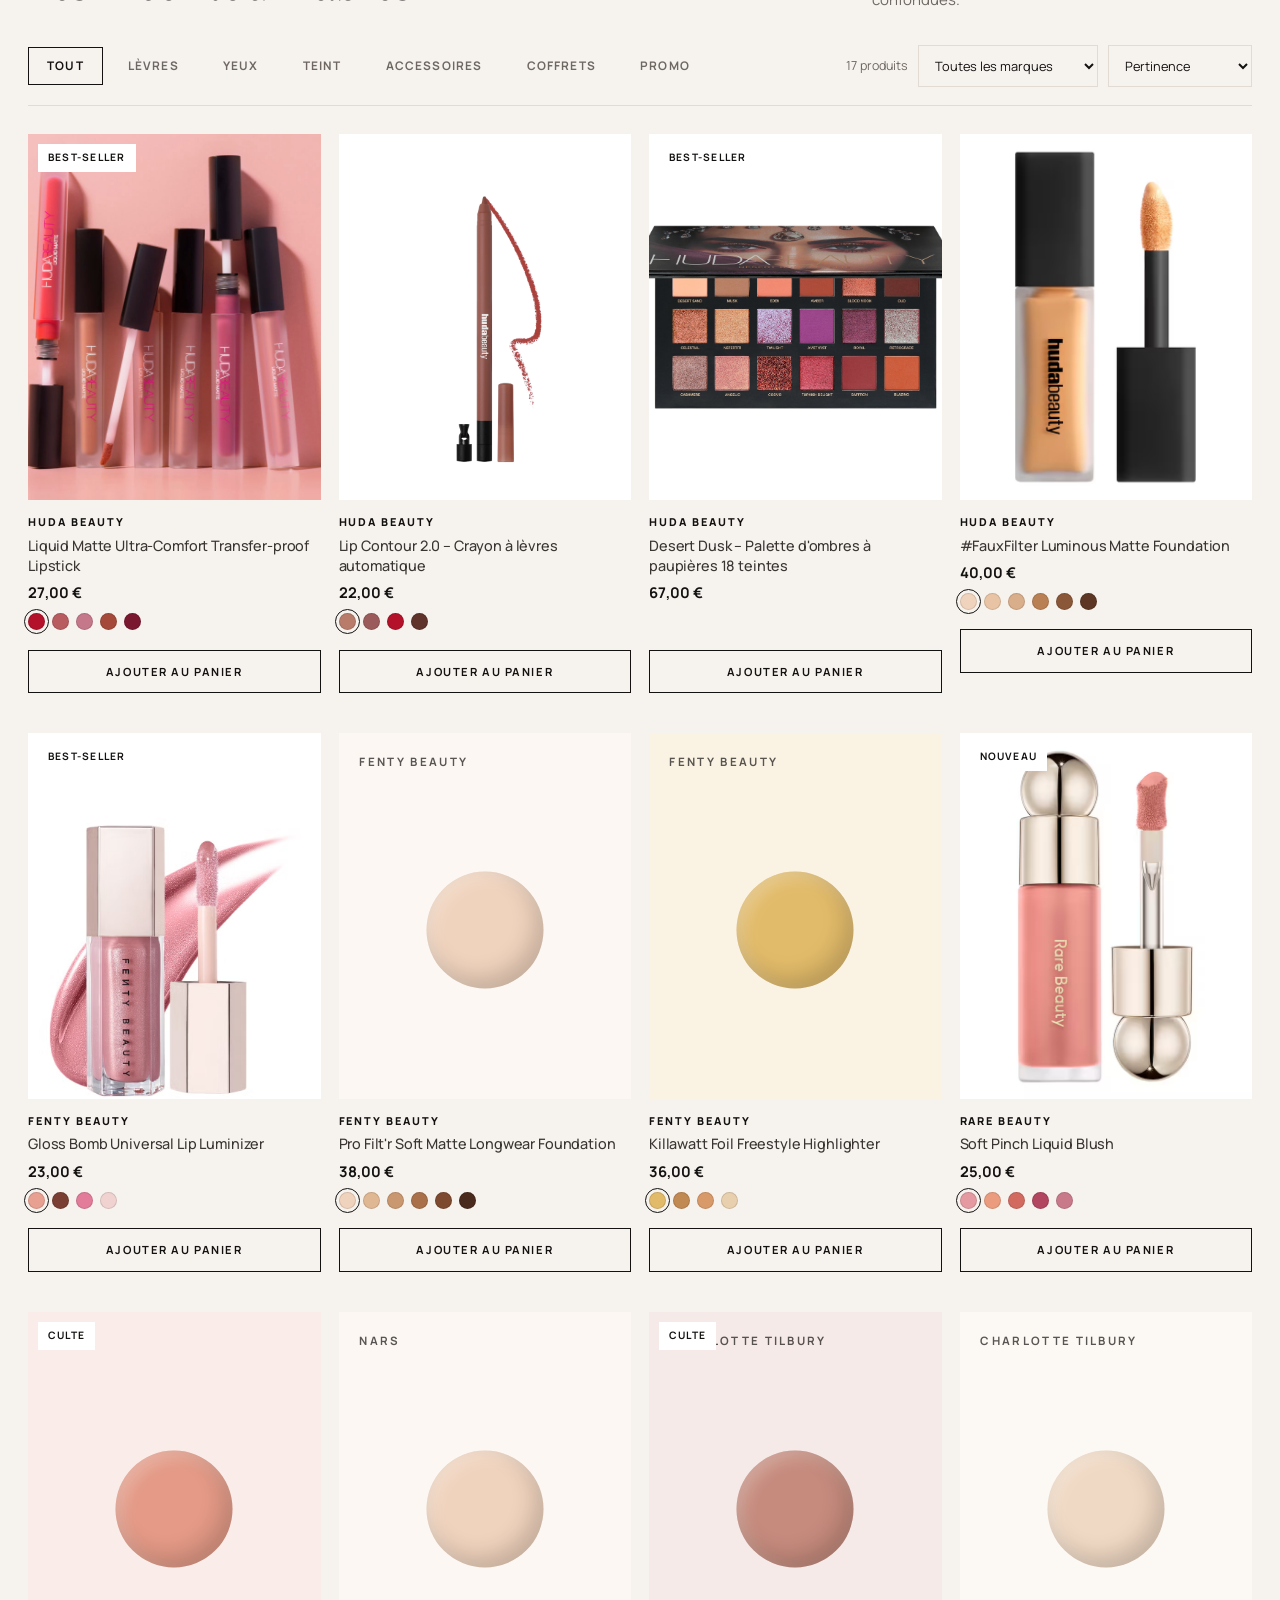
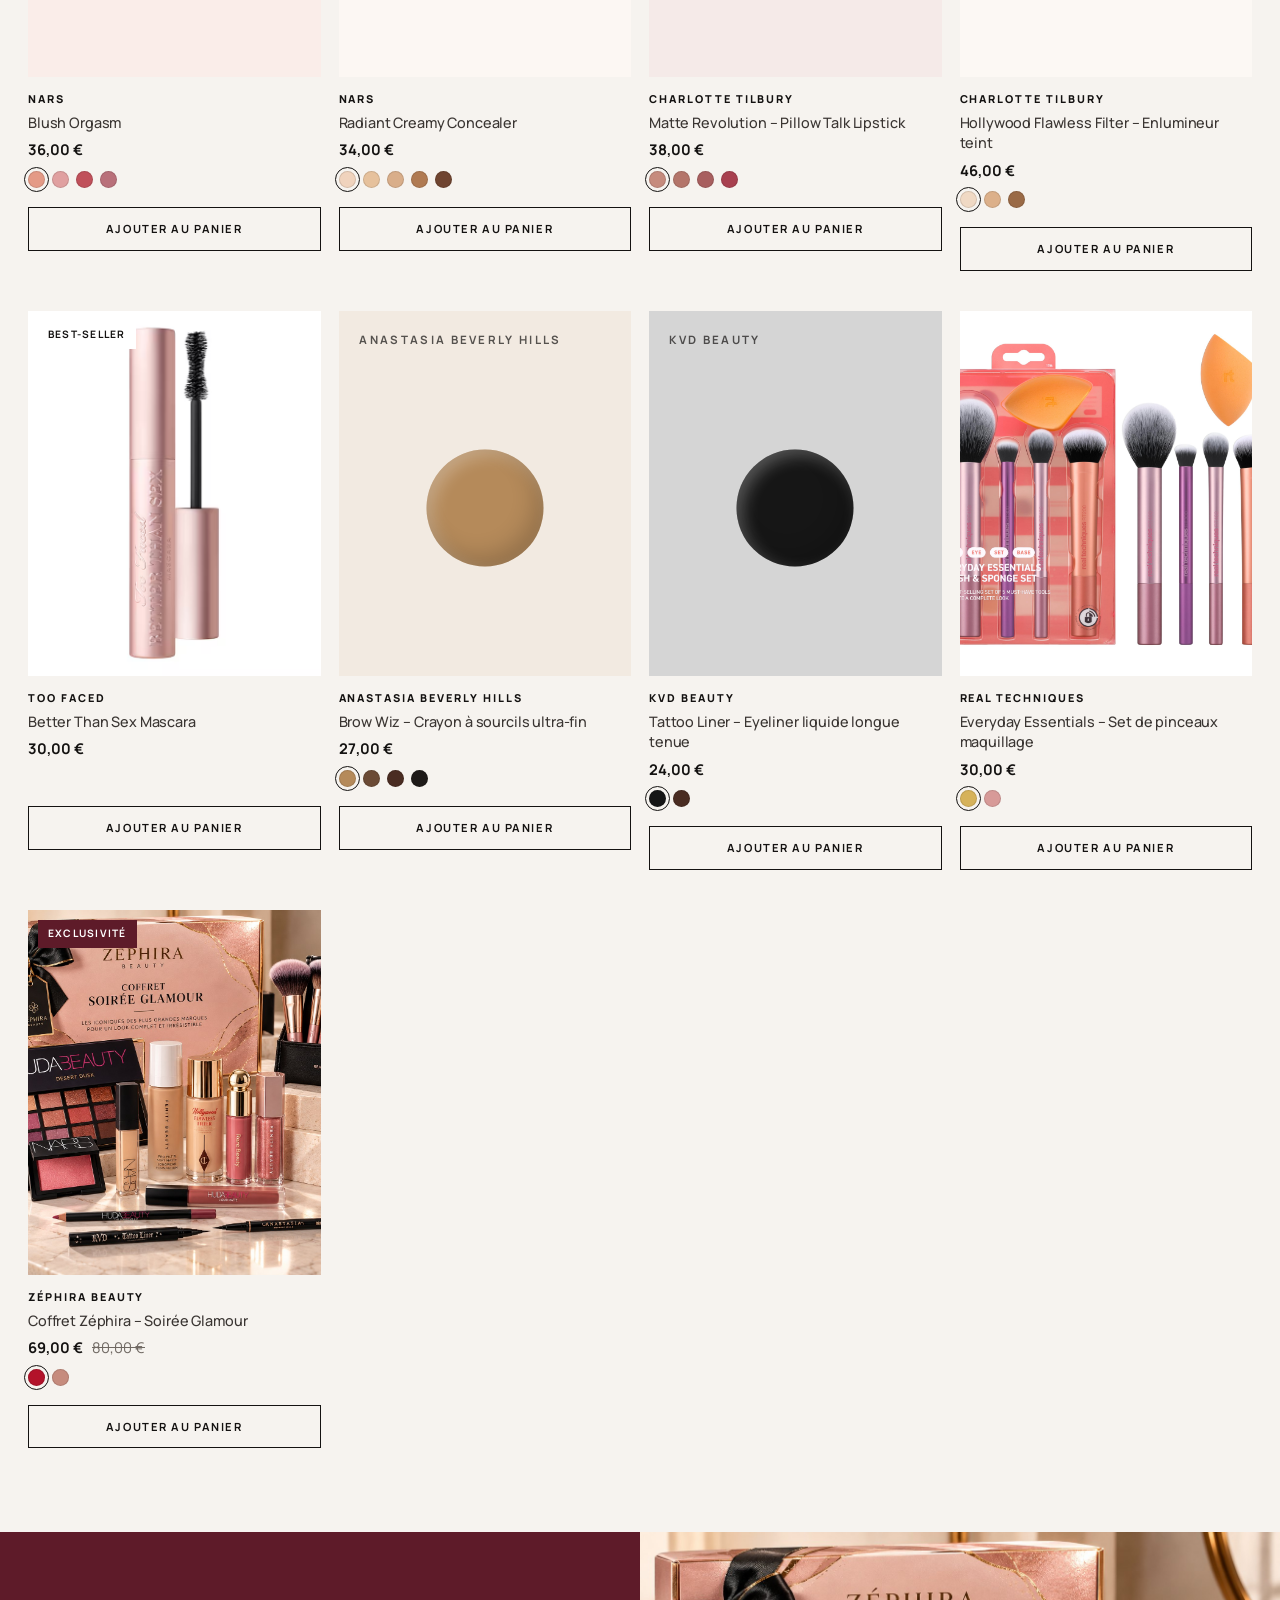
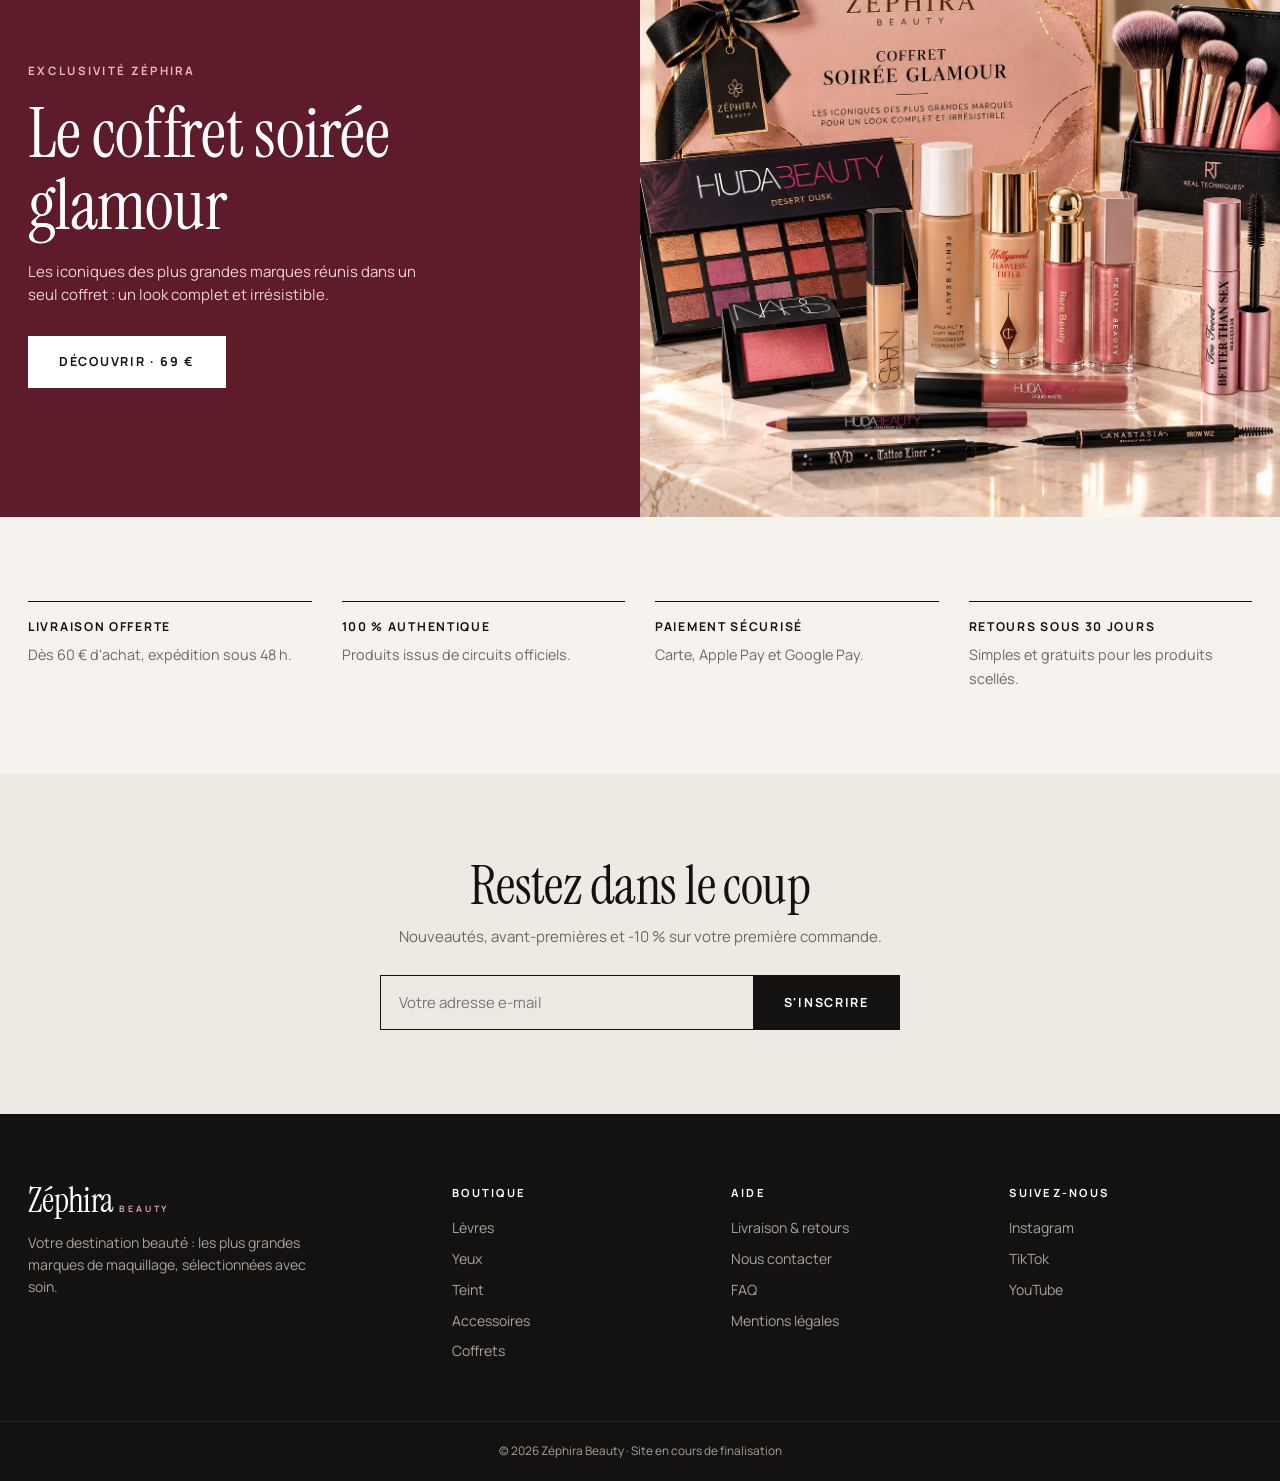
==== commit dd1937de: "Sous-catégories (rouge à lèvres, gloss, mascara, eyeliner...) + menu déroulant Co-Authored-By: Claud" ====
--- a/index.html
+++ b/index.html
@@ -41,6 +41,7 @@
           <select id="sort" aria-label="Trier par"><option value="pop">Pertinence</option><option value="asc">Prix croissant</option><option value="desc">Prix décroissant</option></select>
         </div>
       </div>
+      <div class="chips subchips" id="subchips" hidden></div>
       <div class="grid" id="grid"></div>
     </div></section>
 
--- a/css/style.css
+++ b/css/style.css
@@ -217,3 +217,18 @@
 .cat .media{position:absolute;inset:0}
 .card .ph-n{display:none}
 .card .ph-s{top:54%;width:40%}
+
+/* sous-catégories */
+.subchips{margin:-10px 0 26px}.subchips[hidden]{display:none}
+.chip.sub{padding:8px 16px;font-size:.72rem;border:1px solid var(--line);color:var(--ink);background:transparent}
+.chip.sub.on{background:var(--ink);color:#fff;border-color:var(--ink)}
+.nav-i{position:relative;display:flex;align-items:center}
+.drop{position:absolute;top:100%;left:-18px;min-width:210px;background:var(--bg);border:1px solid var(--line);padding:10px 0;opacity:0;visibility:hidden;transform:translateY(6px);transition:.2s;z-index:40;box-shadow:0 18px 40px -20px rgba(0,0,0,.25)}
+.nav-i:hover .drop,.nav-i:focus-within .drop{opacity:1;visibility:visible;transform:none}
+.drop a{display:block;padding:10px 20px;font-size:.74rem;letter-spacing:.1em}.drop a:after{display:none}.drop a:hover{background:var(--card)}
+@media(max-width:900px){
+  .nav-i{display:block}
+  .drop{position:static;opacity:1;visibility:visible;transform:none;border:0;box-shadow:none;display:flex;flex-wrap:wrap;gap:0 4px;padding:0 18px 12px;min-width:0;background:none}
+  .drop a{padding:6px 12px;border:1px solid var(--line);margin:0 6px 6px 0;font-size:.68rem;border-top:1px solid var(--line)}
+  .nav .nav-i>a{display:block}
+}
